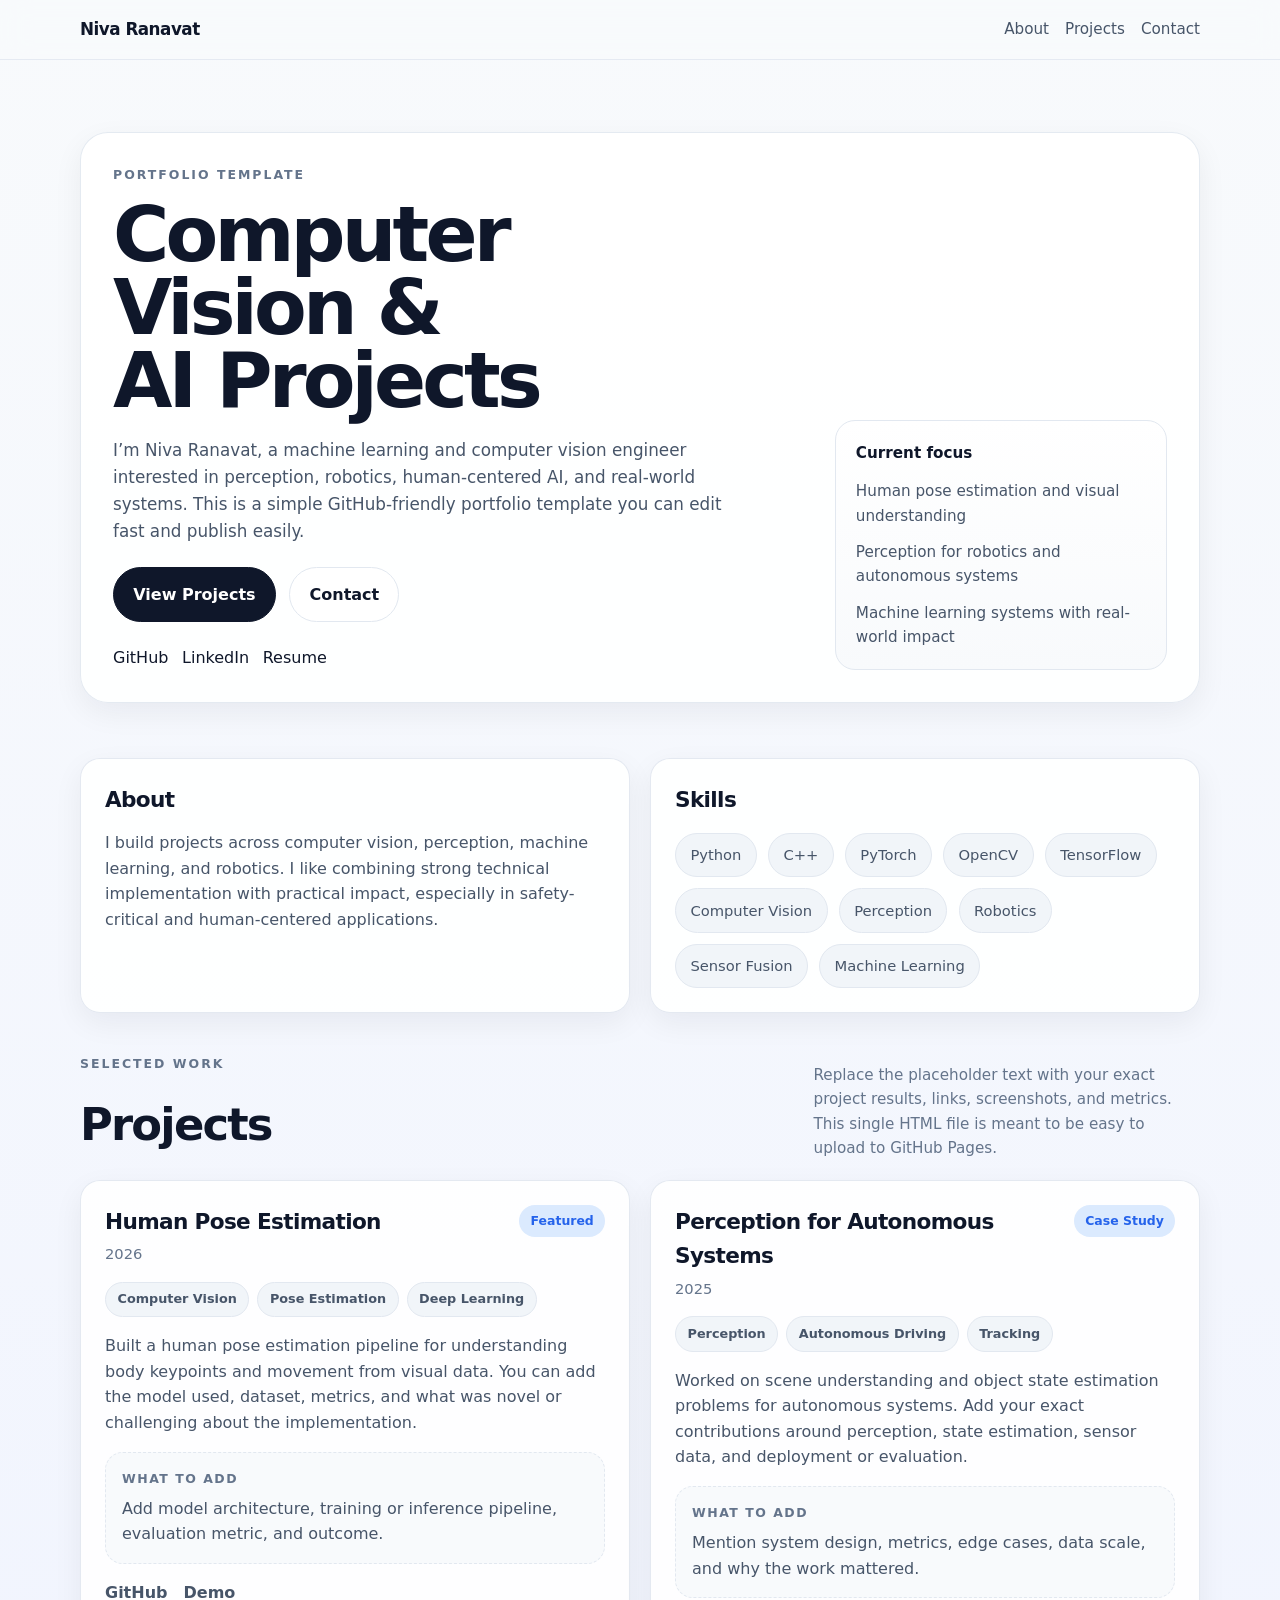
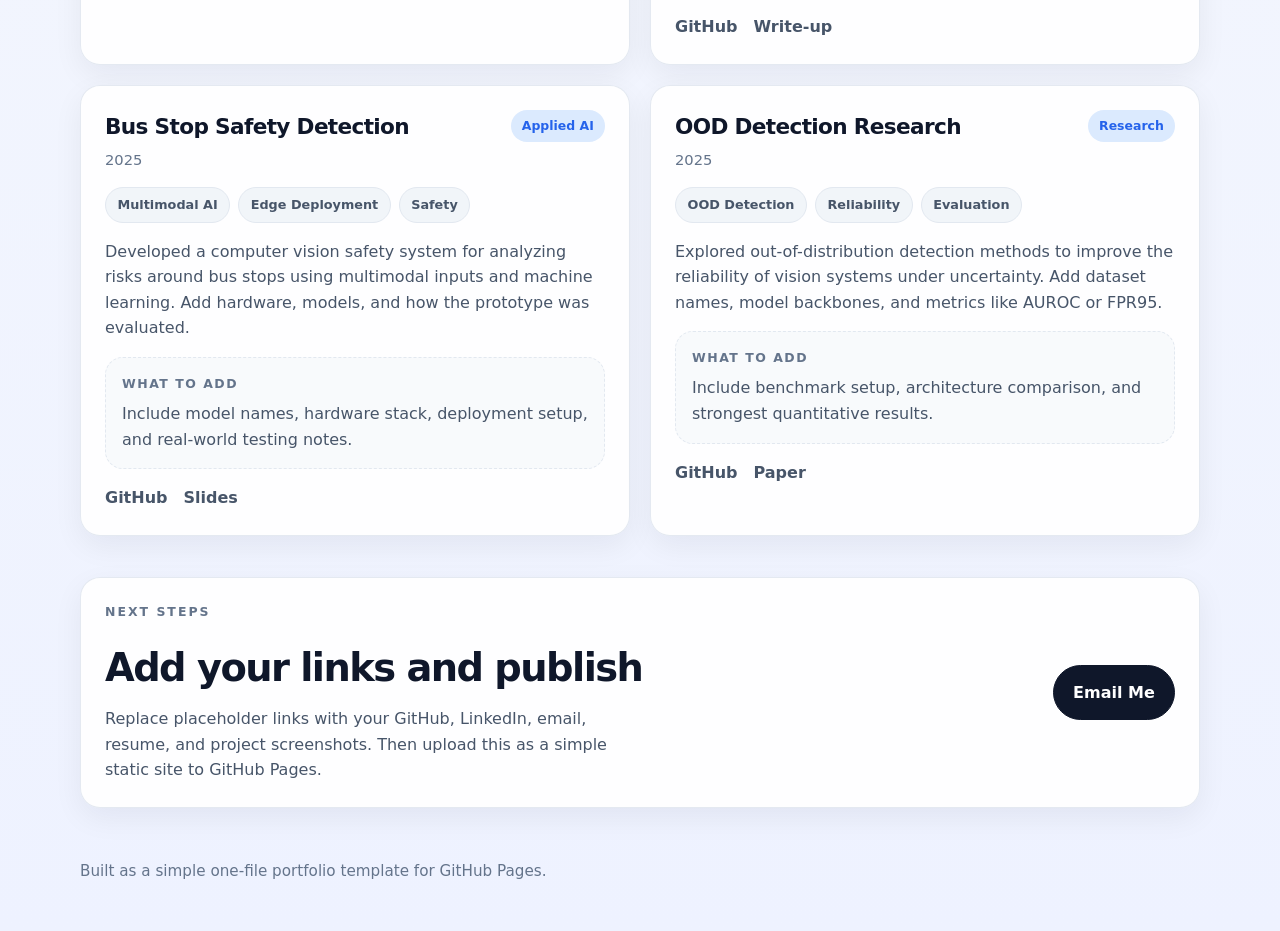
==== index.html @ 03736870 "Rename main.html to index.html" ====
<!DOCTYPE html>
<html lang="en">
<head>
  <meta charset="UTF-8" />
  <meta name="viewport" content="width=device-width, initial-scale=1.0" />
  <title>Niva Ranavat | Projects Portfolio</title>
  <meta name="description" content="Portfolio of Niva Ranavat — computer vision, machine learning, robotics, and perception projects." />
  <style>
    * { box-sizing: border-box; margin: 0; padding: 0; }

    :root {
      --bg: #f8fafc;
      --surface: #ffffff;
      --surface-2: #f1f5f9;
      --border: #e2e8f0;
      --text: #0f172a;
      --muted: #475569;
      --muted-2: #64748b;
      --accent: #2563eb;
      --accent-soft: #dbeafe;
      --shadow: 0 10px 30px rgba(15, 23, 42, 0.06);
      --radius-xl: 28px;
      --radius-lg: 20px;
      --max-width: 1120px;
    }

    html { scroll-behavior: smooth; }
    body {
      font-family: Inter, ui-sans-serif, system-ui, -apple-system, BlinkMacSystemFont, "Segoe UI", sans-serif;
      background: linear-gradient(to bottom, #f8fafc, #eef2ff);
      color: var(--text);
      line-height: 1.6;
    }

    a { color: inherit; text-decoration: none; }
    img { max-width: 100%; display: block; }

    .container {
      width: min(calc(100% - 2rem), var(--max-width));
      margin: 0 auto;
    }

    .nav {
      position: sticky;
      top: 0;
      z-index: 20;
      backdrop-filter: blur(14px);
      background: rgba(248, 250, 252, 0.82);
      border-bottom: 1px solid rgba(226, 232, 240, 0.85);
    }

    .nav-inner {
      display: flex;
      align-items: center;
      justify-content: space-between;
      padding: 1rem 0;
      gap: 1rem;
    }

    .brand {
      font-weight: 700;
      letter-spacing: -0.03em;
      font-size: 1.05rem;
    }

    .nav-links {
      display: flex;
      gap: 1rem;
      flex-wrap: wrap;
      color: var(--muted);
      font-size: 0.95rem;
    }

    .nav-links a:hover,
    .socials a:hover,
    .project-links a:hover {
      color: var(--accent);
    }

    .hero {
      padding: 4.5rem 0 2rem;
    }

    .hero-card {
      background: rgba(255, 255, 255, 0.9);
      border: 1px solid rgba(226, 232, 240, 0.9);
      box-shadow: var(--shadow);
      border-radius: var(--radius-xl);
      padding: 2rem;
      display: grid;
      grid-template-columns: 1.35fr 0.65fr;
      gap: 2rem;
    }

    .eyebrow {
      color: var(--muted-2);
      text-transform: uppercase;
      letter-spacing: 0.16em;
      font-size: 0.78rem;
      font-weight: 700;
      margin-bottom: 0.9rem;
    }

    h1 {
      font-size: clamp(2.4rem, 6vw, 4.8rem);
      line-height: 0.95;
      letter-spacing: -0.05em;
      max-width: 8ch;
    }

    .hero p {
      margin-top: 1.2rem;
      color: var(--muted);
      font-size: 1.05rem;
      max-width: 58ch;
    }

    .hero-actions,
    .socials {
      display: flex;
      flex-wrap: wrap;
      gap: 0.85rem;
      margin-top: 1.4rem;
    }

    .btn {
      display: inline-flex;
      align-items: center;
      justify-content: center;
      border-radius: 999px;
      padding: 0.86rem 1.2rem;
      font-weight: 600;
      border: 1px solid var(--border);
      transition: 0.2s ease;
    }

    .btn-primary {
      background: var(--text);
      color: white;
      border-color: var(--text);
    }

    .btn-primary:hover {
      transform: translateY(-1px);
      opacity: 0.95;
    }

    .btn-secondary {
      background: white;
      color: var(--text);
    }

    .btn-secondary:hover {
      background: var(--surface-2);
    }

    .focus-box {
      background: linear-gradient(180deg, #ffffff, #f8fafc);
      border: 1px solid var(--border);
      border-radius: var(--radius-lg);
      padding: 1.25rem;
      align-self: end;
    }

    .focus-box h3 {
      font-size: 0.95rem;
      margin-bottom: 0.9rem;
    }

    .focus-box ul {
      list-style: none;
      display: grid;
      gap: 0.75rem;
      color: var(--muted);
      font-size: 0.95rem;
    }

    .section {
      padding: 1.4rem 0 1.2rem;
    }

    .section-heading {
      display: flex;
      justify-content: space-between;
      gap: 1rem;
      align-items: end;
      margin-bottom: 1.2rem;
    }

    .section-heading h2 {
      font-size: clamp(1.8rem, 4vw, 2.8rem);
      letter-spacing: -0.04em;
    }

    .section-note {
      max-width: 40ch;
      color: var(--muted-2);
      font-size: 0.95rem;
    }

    .two-col {
      display: grid;
      grid-template-columns: 1fr 1fr;
      gap: 1.25rem;
    }

    .card {
      background: rgba(255, 255, 255, 0.9);
      border: 1px solid rgba(226, 232, 240, 0.92);
      border-radius: var(--radius-lg);
      padding: 1.5rem;
      box-shadow: var(--shadow);
    }

    .card h3 {
      font-size: 1.35rem;
      letter-spacing: -0.03em;
      margin-bottom: 0.8rem;
    }

    .card p {
      color: var(--muted);
    }

    .skills {
      display: flex;
      flex-wrap: wrap;
      gap: 0.7rem;
      margin-top: 1rem;
    }

    .chip {
      border: 1px solid var(--border);
      background: var(--surface-2);
      color: var(--muted);
      padding: 0.58rem 0.9rem;
      border-radius: 999px;
      font-size: 0.92rem;
      font-weight: 500;
    }

    .projects-grid {
      display: grid;
      grid-template-columns: repeat(2, minmax(0, 1fr));
      gap: 1.25rem;
    }

    .project-card {
      display: flex;
      flex-direction: column;
      gap: 1rem;
    }

    .project-top {
      display: flex;
      align-items: start;
      justify-content: space-between;
      gap: 1rem;
    }

    .project-title {
      font-size: 1.35rem;
      font-weight: 700;
      letter-spacing: -0.03em;
    }

    .project-year {
      color: var(--muted-2);
      font-size: 0.92rem;
      margin-top: 0.2rem;
    }

    .label {
      padding: 0.38rem 0.7rem;
      border-radius: 999px;
      background: var(--accent-soft);
      color: var(--accent);
      font-size: 0.78rem;
      font-weight: 700;
      white-space: nowrap;
    }

    .tag-list {
      display: flex;
      flex-wrap: wrap;
      gap: 0.5rem;
    }

    .tag {
      padding: 0.4rem 0.72rem;
      border-radius: 999px;
      background: var(--surface-2);
      border: 1px solid var(--border);
      color: var(--muted);
      font-size: 0.8rem;
      font-weight: 600;
    }

    .project-summary {
      color: var(--muted);
    }

    .highlight-box {
      border-radius: 18px;
      background: #f8fafc;
      border: 1px dashed var(--border);
      padding: 1rem;
    }

    .highlight-box h4 {
      font-size: 0.78rem;
      color: var(--muted-2);
      text-transform: uppercase;
      letter-spacing: 0.12em;
      margin-bottom: 0.45rem;
    }

    .project-links {
      display: flex;
      gap: 1rem;
      flex-wrap: wrap;
      font-weight: 600;
      color: var(--muted);
    }

    .contact-box {
      display: flex;
      align-items: center;
      justify-content: space-between;
      gap: 1rem;
      flex-wrap: wrap;
    }

    footer {
      padding: 2rem 0 3rem;
      color: var(--muted-2);
      font-size: 0.95rem;
    }

    @media (max-width: 900px) {
      .hero-card,
      .two-col,
      .projects-grid {
        grid-template-columns: 1fr;
      }

      .section-heading {
        align-items: start;
        flex-direction: column;
      }
    }

    @media (max-width: 640px) {
      .hero-card,
      .card { padding: 1.2rem; }
      .nav-inner { align-items: start; flex-direction: column; }
      h1 { max-width: 100%; }
    }
  </style>
</head>
<body>
  <nav class="nav">
    <div class="container nav-inner">
      <a href="#top" class="brand">Niva Ranavat</a>
      <div class="nav-links">
        <a href="#about">About</a>
        <a href="#projects">Projects</a>
        <a href="#contact">Contact</a>
      </div>
    </div>
  </nav>

  <main id="top">
    <section class="hero">
      <div class="container">
        <div class="hero-card">
          <div>
            <div class="eyebrow">Portfolio Template</div>
            <h1>Computer Vision & AI Projects</h1>
            <p>
              I’m Niva Ranavat, a machine learning and computer vision engineer interested in
              perception, robotics, human-centered AI, and real-world systems. This is a simple
              GitHub-friendly portfolio template you can edit fast and publish easily.
            </p>

            <div class="hero-actions">
              <a class="btn btn-primary" href="#projects">View Projects</a>
              <a class="btn btn-secondary" href="#contact">Contact</a>
            </div>

            <div class="socials">
              <a href="#">GitHub</a>
              <a href="#">LinkedIn</a>
              <a href="#">Resume</a>
            </div>
          </div>

          <aside class="focus-box">
            <h3>Current focus</h3>
            <ul>
              <li>Human pose estimation and visual understanding</li>
              <li>Perception for robotics and autonomous systems</li>
              <li>Machine learning systems with real-world impact</li>
            </ul>
          </aside>
        </div>
      </div>
    </section>

    <section class="section" id="about">
      <div class="container two-col">
        <article class="card">
          <h3>About</h3>
          <p>
            I build projects across computer vision, perception, machine learning, and robotics.
            I like combining strong technical implementation with practical impact, especially in
            safety-critical and human-centered applications.
          </p>
        </article>

        <article class="card">
          <h3>Skills</h3>
          <div class="skills">
            <span class="chip">Python</span>
            <span class="chip">C++</span>
            <span class="chip">PyTorch</span>
            <span class="chip">OpenCV</span>
            <span class="chip">TensorFlow</span>
            <span class="chip">Computer Vision</span>
            <span class="chip">Perception</span>
            <span class="chip">Robotics</span>
            <span class="chip">Sensor Fusion</span>
            <span class="chip">Machine Learning</span>
          </div>
        </article>
      </div>
    </section>

    <section class="section" id="projects">
      <div class="container">
        <div class="section-heading">
          <div>
            <div class="eyebrow">Selected Work</div>
            <h2>Projects</h2>
          </div>
          <p class="section-note">
            Replace the placeholder text with your exact project results, links, screenshots, and
            metrics. This single HTML file is meant to be easy to upload to GitHub Pages.
          </p>
        </div>

        <div class="projects-grid">
          <article class="card project-card">
            <div class="project-top">
              <div>
                <div class="project-title">Human Pose Estimation</div>
                <div class="project-year">2026</div>
              </div>
              <span class="label">Featured</span>
            </div>
            <div class="tag-list">
              <span class="tag">Computer Vision</span>
              <span class="tag">Pose Estimation</span>
              <span class="tag">Deep Learning</span>
            </div>
            <p class="project-summary">
              Built a human pose estimation pipeline for understanding body keypoints and movement
              from visual data. You can add the model used, dataset, metrics, and what was novel
              or challenging about the implementation.
            </p>
            <div class="highlight-box">
              <h4>What to add</h4>
              <p>Add model architecture, training or inference pipeline, evaluation metric, and outcome.</p>
            </div>
            <div class="project-links">
              <a href="#">GitHub</a>
              <a href="#">Demo</a>
            </div>
          </article>

          <article class="card project-card">
            <div class="project-top">
              <div>
                <div class="project-title">Perception for Autonomous Systems</div>
                <div class="project-year">2025</div>
              </div>
              <span class="label">Case Study</span>
            </div>
            <div class="tag-list">
              <span class="tag">Perception</span>
              <span class="tag">Autonomous Driving</span>
              <span class="tag">Tracking</span>
            </div>
            <p class="project-summary">
              Worked on scene understanding and object state estimation problems for autonomous
              systems. Add your exact contributions around perception, state estimation, sensor data,
              and deployment or evaluation.
            </p>
            <div class="highlight-box">
              <h4>What to add</h4>
              <p>Mention system design, metrics, edge cases, data scale, and why the work mattered.</p>
            </div>
            <div class="project-links">
              <a href="#">GitHub</a>
              <a href="#">Write-up</a>
            </div>
          </article>

          <article class="card project-card">
            <div class="project-top">
              <div>
                <div class="project-title">Bus Stop Safety Detection</div>
                <div class="project-year">2025</div>
              </div>
              <span class="label">Applied AI</span>
            </div>
            <div class="tag-list">
              <span class="tag">Multimodal AI</span>
              <span class="tag">Edge Deployment</span>
              <span class="tag">Safety</span>
            </div>
            <p class="project-summary">
              Developed a computer vision safety system for analyzing risks around bus stops using
              multimodal inputs and machine learning. Add hardware, models, and how the prototype was evaluated.
            </p>
            <div class="highlight-box">
              <h4>What to add</h4>
              <p>Include model names, hardware stack, deployment setup, and real-world testing notes.</p>
            </div>
            <div class="project-links">
              <a href="#">GitHub</a>
              <a href="#">Slides</a>
            </div>
          </article>

          <article class="card project-card">
            <div class="project-top">
              <div>
                <div class="project-title">OOD Detection Research</div>
                <div class="project-year">2025</div>
              </div>
              <span class="label">Research</span>
            </div>
            <div class="tag-list">
              <span class="tag">OOD Detection</span>
              <span class="tag">Reliability</span>
              <span class="tag">Evaluation</span>
            </div>
            <p class="project-summary">
              Explored out-of-distribution detection methods to improve the reliability of vision
              systems under uncertainty. Add dataset names, model backbones, and metrics like AUROC or FPR95.
            </p>
            <div class="highlight-box">
              <h4>What to add</h4>
              <p>Include benchmark setup, architecture comparison, and strongest quantitative results.</p>
            </div>
            <div class="project-links">
              <a href="#">GitHub</a>
              <a href="#">Paper</a>
            </div>
          </article>
        </div>
      </div>
    </section>

    <section class="section" id="contact">
      <div class="container">
        <div class="card contact-box">
          <div>
            <div class="eyebrow">Next steps</div>
            <h2 style="font-size: clamp(1.7rem, 4vw, 2.4rem); letter-spacing: -0.04em;">Add your links and publish</h2>
            <p style="color: var(--muted); margin-top: 0.5rem; max-width: 52ch;">
              Replace placeholder links with your GitHub, LinkedIn, email, resume, and project screenshots.
              Then upload this as a simple static site to GitHub Pages.
            </p>
          </div>
          <a class="btn btn-primary" href="mailto:your-email@example.com">Email Me</a>
        </div>
      </div>
    </section>
  </main>

  <footer>
    <div class="container">Built as a simple one-file portfolio template for GitHub Pages.</div>
  </footer>
</body>
</html>
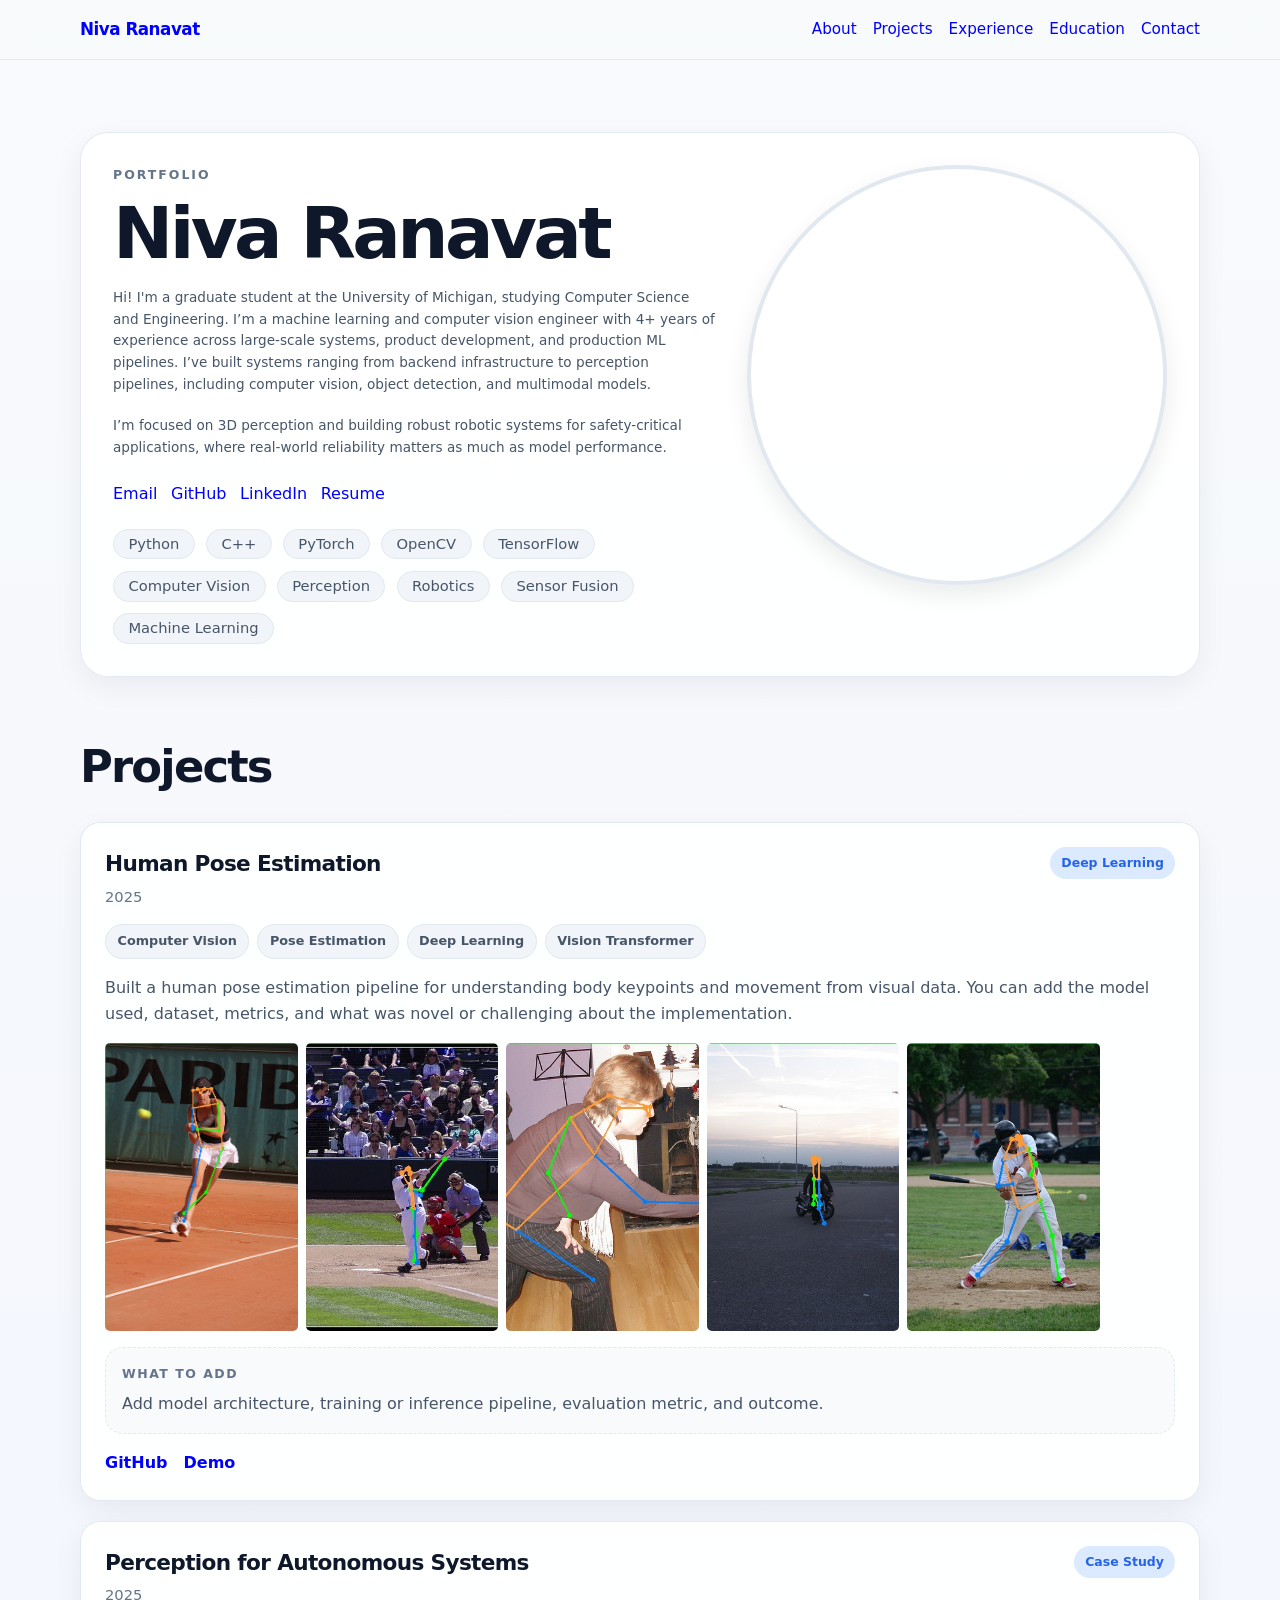
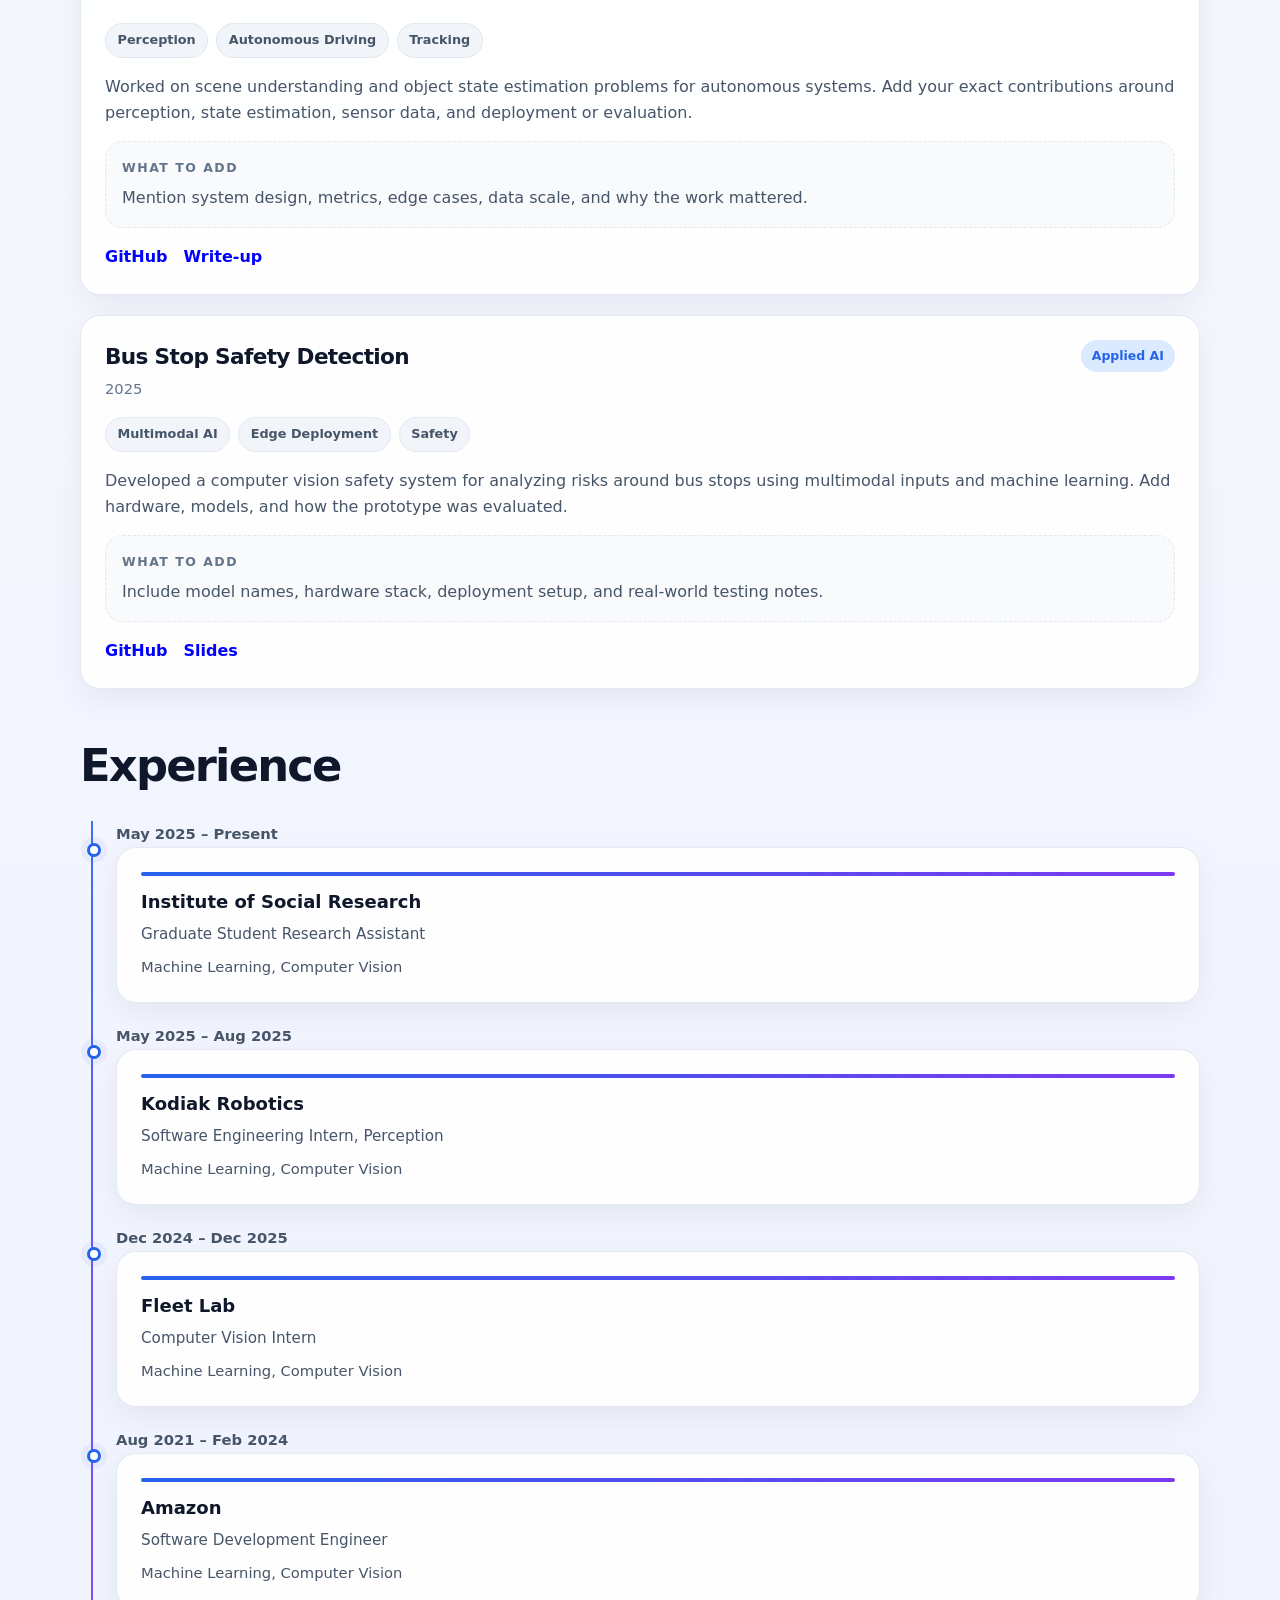
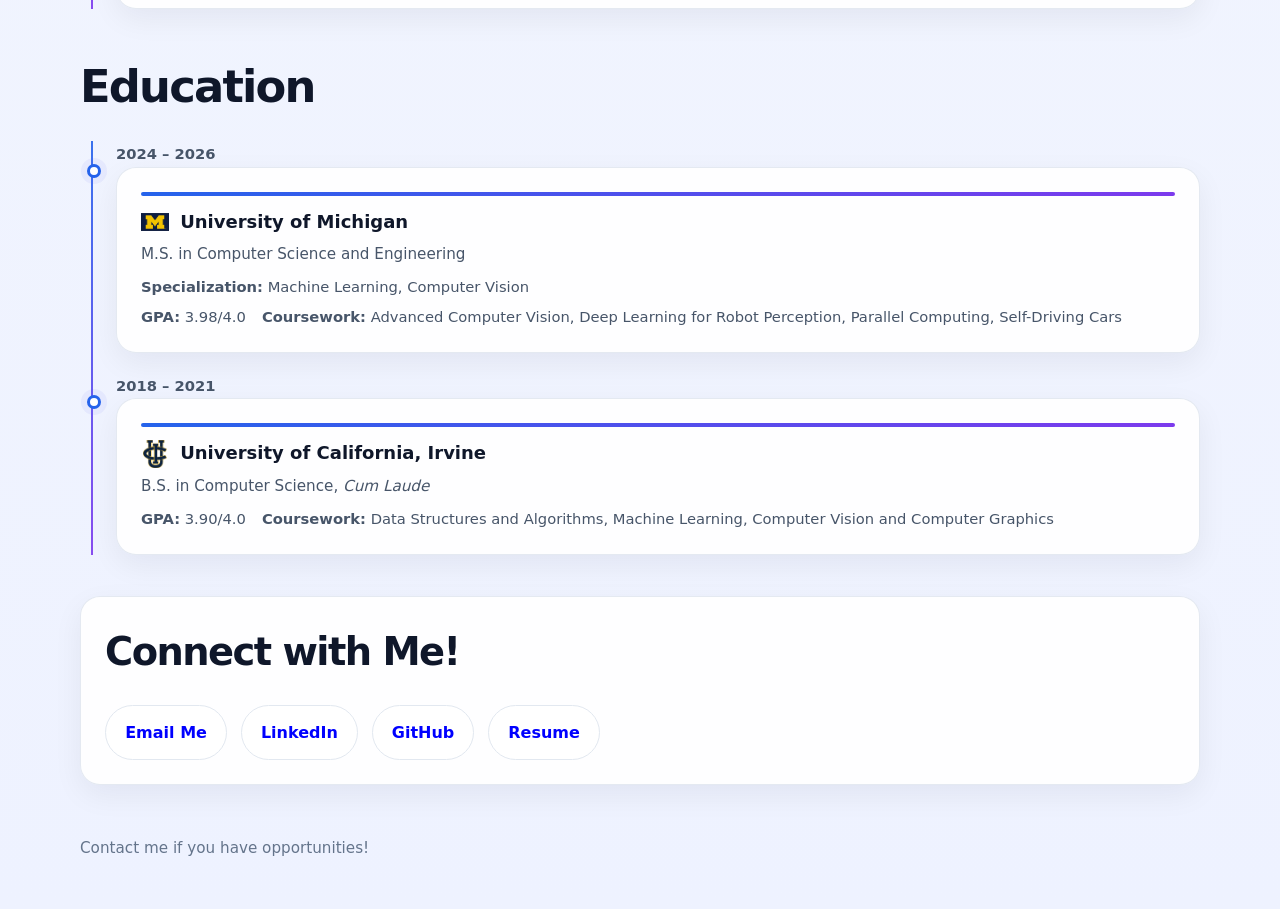
==== commit 1e7ba4e8: "updated website changes 3/18" ====
--- a/index.html
+++ b/index.html
@@ -5,358 +5,7 @@
   <meta name="viewport" content="width=device-width, initial-scale=1.0" />
   <title>Niva Ranavat | Projects Portfolio</title>
   <meta name="description" content="Portfolio of Niva Ranavat — computer vision, machine learning, robotics, and perception projects." />
-  <style>
-    * { box-sizing: border-box; margin: 0; padding: 0; }
-
-    :root {
-      --bg: #f8fafc;
-      --surface: #ffffff;
-      --surface-2: #f1f5f9;
-      --border: #e2e8f0;
-      --text: #0f172a;
-      --muted: #475569;
-      --muted-2: #64748b;
-      --accent: #2563eb;
-      --accent-soft: #dbeafe;
-      --shadow: 0 10px 30px rgba(15, 23, 42, 0.06);
-      --radius-xl: 28px;
-      --radius-lg: 20px;
-      --max-width: 1120px;
-    }
-
-    html { scroll-behavior: smooth; }
-    body {
-      font-family: Inter, ui-sans-serif, system-ui, -apple-system, BlinkMacSystemFont, "Segoe UI", sans-serif;
-      background: linear-gradient(to bottom, #f8fafc, #eef2ff);
-      color: var(--text);
-      line-height: 1.6;
-    }
-
-    a { color: inherit; text-decoration: none; }
-    img { max-width: 100%; display: block; }
-
-    .container {
-      width: min(calc(100% - 2rem), var(--max-width));
-      margin: 0 auto;
-    }
-
-    .nav {
-      position: sticky;
-      top: 0;
-      z-index: 20;
-      backdrop-filter: blur(14px);
-      background: rgba(248, 250, 252, 0.82);
-      border-bottom: 1px solid rgba(226, 232, 240, 0.85);
-    }
-
-    .nav-inner {
-      display: flex;
-      align-items: center;
-      justify-content: space-between;
-      padding: 1rem 0;
-      gap: 1rem;
-    }
-
-    .brand {
-      font-weight: 700;
-      letter-spacing: -0.03em;
-      font-size: 1.05rem;
-    }
-
-    .nav-links {
-      display: flex;
-      gap: 1rem;
-      flex-wrap: wrap;
-      color: var(--muted);
-      font-size: 0.95rem;
-    }
-
-    .nav-links a:hover,
-    .socials a:hover,
-    .project-links a:hover {
-      color: var(--accent);
-    }
-
-    .hero {
-      padding: 4.5rem 0 2rem;
-    }
-
-    .hero-card {
-      background: rgba(255, 255, 255, 0.9);
-      border: 1px solid rgba(226, 232, 240, 0.9);
-      box-shadow: var(--shadow);
-      border-radius: var(--radius-xl);
-      padding: 2rem;
-      display: grid;
-      grid-template-columns: 1.35fr 0.65fr;
-      gap: 2rem;
-    }
-
-    .eyebrow {
-      color: var(--muted-2);
-      text-transform: uppercase;
-      letter-spacing: 0.16em;
-      font-size: 0.78rem;
-      font-weight: 700;
-      margin-bottom: 0.9rem;
-    }
-
-    h1 {
-      font-size: clamp(2.4rem, 6vw, 4.8rem);
-      line-height: 0.95;
-      letter-spacing: -0.05em;
-      max-width: 8ch;
-    }
-
-    .hero p {
-      margin-top: 1.2rem;
-      color: var(--muted);
-      font-size: 1.05rem;
-      max-width: 58ch;
-    }
-
-    .hero-actions,
-    .socials {
-      display: flex;
-      flex-wrap: wrap;
-      gap: 0.85rem;
-      margin-top: 1.4rem;
-    }
-
-    .btn {
-      display: inline-flex;
-      align-items: center;
-      justify-content: center;
-      border-radius: 999px;
-      padding: 0.86rem 1.2rem;
-      font-weight: 600;
-      border: 1px solid var(--border);
-      transition: 0.2s ease;
-    }
-
-    .btn-primary {
-      background: var(--text);
-      color: white;
-      border-color: var(--text);
-    }
-
-    .btn-primary:hover {
-      transform: translateY(-1px);
-      opacity: 0.95;
-    }
-
-    .btn-secondary {
-      background: white;
-      color: var(--text);
-    }
-
-    .btn-secondary:hover {
-      background: var(--surface-2);
-    }
-
-    .focus-box {
-      background: linear-gradient(180deg, #ffffff, #f8fafc);
-      border: 1px solid var(--border);
-      border-radius: var(--radius-lg);
-      padding: 1.25rem;
-      align-self: end;
-    }
-
-    .focus-box h3 {
-      font-size: 0.95rem;
-      margin-bottom: 0.9rem;
-    }
-
-    .focus-box ul {
-      list-style: none;
-      display: grid;
-      gap: 0.75rem;
-      color: var(--muted);
-      font-size: 0.95rem;
-    }
-
-    .section {
-      padding: 1.4rem 0 1.2rem;
-    }
-
-    .section-heading {
-      display: flex;
-      justify-content: space-between;
-      gap: 1rem;
-      align-items: end;
-      margin-bottom: 1.2rem;
-    }
-
-    .section-heading h2 {
-      font-size: clamp(1.8rem, 4vw, 2.8rem);
-      letter-spacing: -0.04em;
-    }
-
-    .section-note {
-      max-width: 40ch;
-      color: var(--muted-2);
-      font-size: 0.95rem;
-    }
-
-    .two-col {
-      display: grid;
-      grid-template-columns: 1fr 1fr;
-      gap: 1.25rem;
-    }
-
-    .card {
-      background: rgba(255, 255, 255, 0.9);
-      border: 1px solid rgba(226, 232, 240, 0.92);
-      border-radius: var(--radius-lg);
-      padding: 1.5rem;
-      box-shadow: var(--shadow);
-    }
-
-    .card h3 {
-      font-size: 1.35rem;
-      letter-spacing: -0.03em;
-      margin-bottom: 0.8rem;
-    }
-
-    .card p {
-      color: var(--muted);
-    }
-
-    .skills {
-      display: flex;
-      flex-wrap: wrap;
-      gap: 0.7rem;
-      margin-top: 1rem;
-    }
-
-    .chip {
-      border: 1px solid var(--border);
-      background: var(--surface-2);
-      color: var(--muted);
-      padding: 0.58rem 0.9rem;
-      border-radius: 999px;
-      font-size: 0.92rem;
-      font-weight: 500;
-    }
-
-    .projects-grid {
-      display: grid;
-      grid-template-columns: repeat(2, minmax(0, 1fr));
-      gap: 1.25rem;
-    }
-
-    .project-card {
-      display: flex;
-      flex-direction: column;
-      gap: 1rem;
-    }
-
-    .project-top {
-      display: flex;
-      align-items: start;
-      justify-content: space-between;
-      gap: 1rem;
-    }
-
-    .project-title {
-      font-size: 1.35rem;
-      font-weight: 700;
-      letter-spacing: -0.03em;
-    }
-
-    .project-year {
-      color: var(--muted-2);
-      font-size: 0.92rem;
-      margin-top: 0.2rem;
-    }
-
-    .label {
-      padding: 0.38rem 0.7rem;
-      border-radius: 999px;
-      background: var(--accent-soft);
-      color: var(--accent);
-      font-size: 0.78rem;
-      font-weight: 700;
-      white-space: nowrap;
-    }
-
-    .tag-list {
-      display: flex;
-      flex-wrap: wrap;
-      gap: 0.5rem;
-    }
-
-    .tag {
-      padding: 0.4rem 0.72rem;
-      border-radius: 999px;
-      background: var(--surface-2);
-      border: 1px solid var(--border);
-      color: var(--muted);
-      font-size: 0.8rem;
-      font-weight: 600;
-    }
-
-    .project-summary {
-      color: var(--muted);
-    }
-
-    .highlight-box {
-      border-radius: 18px;
-      background: #f8fafc;
-      border: 1px dashed var(--border);
-      padding: 1rem;
-    }
-
-    .highlight-box h4 {
-      font-size: 0.78rem;
-      color: var(--muted-2);
-      text-transform: uppercase;
-      letter-spacing: 0.12em;
-      margin-bottom: 0.45rem;
-    }
-
-    .project-links {
-      display: flex;
-      gap: 1rem;
-      flex-wrap: wrap;
-      font-weight: 600;
-      color: var(--muted);
-    }
-
-    .contact-box {
-      display: flex;
-      align-items: center;
-      justify-content: space-between;
-      gap: 1rem;
-      flex-wrap: wrap;
-    }
-
-    footer {
-      padding: 2rem 0 3rem;
-      color: var(--muted-2);
-      font-size: 0.95rem;
-    }
-
-    @media (max-width: 900px) {
-      .hero-card,
-      .two-col,
-      .projects-grid {
-        grid-template-columns: 1fr;
-      }
-
-      .section-heading {
-        align-items: start;
-        flex-direction: column;
-      }
-    }
-
-    @media (max-width: 640px) {
-      .hero-card,
-      .card { padding: 1.2rem; }
-      .nav-inner { align-items: start; flex-direction: column; }
-      h1 { max-width: 100%; }
-    }
-  </style>
+  <link rel="stylesheet" href="styles.css">
 </head>
 <body>
   <nav class="nav">
@@ -365,61 +14,47 @@
       <div class="nav-links">
         <a href="#about">About</a>
         <a href="#projects">Projects</a>
+        <a href="#experience">Experience</a>
+        <a href="#education">Education</a>
         <a href="#contact">Contact</a>
       </div>
     </div>
   </nav>
+  
 
   <main id="top">
     <section class="hero">
       <div class="container">
         <div class="hero-card">
-          <div>
-            <div class="eyebrow">Portfolio Template</div>
-            <h1>Computer Vision & AI Projects</h1>
-            <p>
-              I’m Niva Ranavat, a machine learning and computer vision engineer interested in
-              perception, robotics, human-centered AI, and real-world systems. This is a simple
-              GitHub-friendly portfolio template you can edit fast and publish easily.
-            </p>
-
-            <div class="hero-actions">
-              <a class="btn btn-primary" href="#projects">View Projects</a>
-              <a class="btn btn-secondary" href="#contact">Contact</a>
-            </div>
-
-            <div class="socials">
-              <a href="#">GitHub</a>
-              <a href="#">LinkedIn</a>
-              <a href="#">Resume</a>
-            </div>
-          </div>
-
-          <aside class="focus-box">
-            <h3>Current focus</h3>
-            <ul>
-              <li>Human pose estimation and visual understanding</li>
-              <li>Perception for robotics and autonomous systems</li>
-              <li>Machine learning systems with real-world impact</li>
-            </ul>
-          </aside>
-        </div>
-      </div>
-    </section>
-
-    <section class="section" id="about">
-      <div class="container two-col">
-        <article class="card">
-          <h3>About</h3>
+        <div>
+          <div class="eyebrow">Portfolio</div>
+          <h1>Niva Ranavat</h1>
           <p>
-            I build projects across computer vision, perception, machine learning, and robotics.
-            I like combining strong technical implementation with practical impact, especially in
-            safety-critical and human-centered applications.
+            Hi! I'm a graduate student at the University of Michigan, studying Computer Science and Engineering.  I’m a machine learning and computer vision engineer with 4+ years of experience across large-scale systems, product development, and production ML pipelines. I’ve built systems ranging from backend infrastructure to perception pipelines, including computer vision, object detection, and multimodal models.
+          </p><p>
+          I’m focused on 3D perception and building robust robotic systems for safety-critical applications, where real-world reliability matters as much as model performance.
           </p>
-        </article>
-
-        <article class="card">
-          <h3>Skills</h3>
+          <!-- <p>
+            Hi! I'm a graduate student at the University of Michigan, studying Computer Science and Engineering. I’m a machine learning and computer vision engineer with experience spanning large-scale software systems, customer-facing product development, and end-to-end machine learning pipelines. I’ve built systems ranging from backend infrastructure to perception pipelines, and have worked across the full lifecycle of ML systems, from data processing and model training to deployment and evaluation in real-world environments.
+          </p><p>
+            My work has focused on computer vision and perception, including object detection, multimodal models, and scene understanding. I’ve explored how these models behave under real-world constraints such as scale, noise, and variability, and I’m particularly interested in building systems that remain reliable even when conditions are imperfect or unpredictable.
+          </p><p>
+            I’m especially drawn to 3D perception and safety-critical applications, where performance is not just about accuracy but about consistency, robustness, and the ability to handle edge cases. I care about building systems that can operate reliably in the real world, not just perform well in controlled settings, and I enjoy working at the intersection of machine learning, systems, and real-world deployment.          </p>
+          </p> -->
+          <!-- <div class="hero-actions">
+            <a class="btn btn-primary" href="#projects">View Projects</a>
+            <a class="btn btn-secondary" href="#contact">Contact</a>
+          </div> -->
+
+
+          <div class="socials">
+            <a href="href=mailto:niva.ranavat@gmail.com">Email</a>
+            <a href="https://github.com/nranavat1/">GitHub</a>
+            <a href="https://www.linkedin.com/in/niva-ranavat">LinkedIn</a>
+            <a href="https://docs.google.com/document/d/1KFC8j38Fg5d64eI0ujhTPCf9oUNAdb_QbiEwM4Gl4yg/edit?usp=sharing">Resume</a>
+          </div>
+        
+
           <div class="skills">
             <span class="chip">Python</span>
             <span class="chip">C++</span>
@@ -432,21 +67,33 @@
             <span class="chip">Sensor Fusion</span>
             <span class="chip">Machine Learning</span>
           </div>
-        </article>
+
+         
+
+      </div>
+       <!-- PROFILE IMAGE -->
+        <div style="display:flex; justify-content:flex-end; align-items:flex-start;">
+          <img src="images/profile.jpg" alt="Niva Ranavat"
+            style="
+              width: 420px;
+              height: 420px;
+              object-fit: cover;
+              border-radius: 50%;
+              border: 4px solid #e2e8f0;
+              box-shadow: 0 10px 25px rgba(0,0,0,0.08);
+            "
+          />
+        </div>
       </div>
     </section>
+
 
     <section class="section" id="projects">
       <div class="container">
         <div class="section-heading">
           <div>
-            <div class="eyebrow">Selected Work</div>
             <h2>Projects</h2>
           </div>
-          <p class="section-note">
-            Replace the placeholder text with your exact project results, links, screenshots, and
-            metrics. This single HTML file is meant to be easy to upload to GitHub Pages.
-          </p>
         </div>
 
         <div class="projects-grid">
@@ -454,26 +101,35 @@
             <div class="project-top">
               <div>
                 <div class="project-title">Human Pose Estimation</div>
-                <div class="project-year">2026</div>
-              </div>
-              <span class="label">Featured</span>
+                <div class="project-year">2025</div>
+              </div>
+              <span class="label">Deep Learning</span>
             </div>
             <div class="tag-list">
               <span class="tag">Computer Vision</span>
               <span class="tag">Pose Estimation</span>
               <span class="tag">Deep Learning</span>
+              <span class="tag">Vision Transformer</span>
             </div>
             <p class="project-summary">
               Built a human pose estimation pipeline for understanding body keypoints and movement
               from visual data. You can add the model used, dataset, metrics, and what was novel
               or challenging about the implementation.
             </p>
+            <div class="project-images">
+              <img src="images/vis_fpn_vitpose_simple4.jpg">
+              <img src="images/vis_fpn_vitpose_simple5.jpg">
+              <img src="images/vis_fpn_vitpose_simple7.jpg">
+              <img src="images/vis_fpn_vitpose_simple8.jpg">
+              <img src="images/vis_fpn_vitpose_simple6.jpg">
+
+            </div>
             <div class="highlight-box">
               <h4>What to add</h4>
               <p>Add model architecture, training or inference pipeline, evaluation metric, and outcome.</p>
             </div>
             <div class="project-links">
-              <a href="#">GitHub</a>
+              <a href="https://github.com/nranavat1/Refined_Human_Pose_Estimation">GitHub</a>
               <a href="#">Demo</a>
             </div>
           </article>
@@ -532,56 +188,211 @@
               <a href="#">Slides</a>
             </div>
           </article>
-
-          <article class="card project-card">
-            <div class="project-top">
-              <div>
-                <div class="project-title">OOD Detection Research</div>
-                <div class="project-year">2025</div>
-              </div>
-              <span class="label">Research</span>
-            </div>
-            <div class="tag-list">
-              <span class="tag">OOD Detection</span>
-              <span class="tag">Reliability</span>
-              <span class="tag">Evaluation</span>
-            </div>
-            <p class="project-summary">
-              Explored out-of-distribution detection methods to improve the reliability of vision
-              systems under uncertainty. Add dataset names, model backbones, and metrics like AUROC or FPR95.
-            </p>
-            <div class="highlight-box">
-              <h4>What to add</h4>
-              <p>Include benchmark setup, architecture comparison, and strongest quantitative results.</p>
-            </div>
-            <div class="project-links">
-              <a href="#">GitHub</a>
-              <a href="#">Paper</a>
-            </div>
-          </article>
         </div>
       </div>
     </section>
+
+    <!-- EXPERIENCE -->
+    <div class="section" id="experience">
+      <div class="container">
+        <div class="section-heading">
+          <h2>Experience</h2>
+        </div>
+
+        <div class="education-timeline">
+          
+          <!-- Kodiak -->
+          <div class="education-item">
+            <span class="edu-years">May 2025 – Present</span>
+            <div class="education-marker"></div>
+            <div class="card edu-card">
+              <div class="edu-header">
+                <div class="edu-left">
+                  <span class="edu-school">Institute of Social Research</span>
+                </div>
+                
+              </div>
+
+              <div class="edu-degree">
+                Graduate Student Research Assistant
+              </div>
+
+              <div class="edu-details">
+                <div class="edu-row">
+                  <p> Machine Learning, Computer Vision</p>
+                </div>
+
+              </div>
+            </div>
+          </div>
+
+          <!-- Kodiak -->
+          <div class="education-item">
+            <span class="edu-years">May 2025 – Aug 2025</span>
+            <div class="education-marker"></div>
+            <div class="card edu-card">
+              <div class="edu-header">
+                <div class="edu-left">
+                  <span class="edu-school">Kodiak Robotics</span>
+                </div>
+                
+              </div>
+
+              <div class="edu-degree">
+                Software Engineering Intern, Perception
+              </div>
+
+              <div class="edu-details">
+                <div class="edu-row">
+                  <p> Machine Learning, Computer Vision</p>
+                </div>
+
+              </div>
+            </div>
+          </div>
+
+          <!-- Fleet Lab -->
+          <div class="education-item">
+            <span class="edu-years">Dec 2024 – Dec 2025</span>
+            <div class="education-marker"></div>
+            <div class="card edu-card">
+              <div class="edu-header">
+                <div class="edu-left">
+                  <span class="edu-school">Fleet Lab</span>
+                </div>
+                
+              </div>
+
+              <div class="edu-degree">
+                Computer Vision Intern
+              </div>
+
+              <div class="edu-details">
+                <div class="edu-row">
+                  <p> Machine Learning, Computer Vision</p>
+                </div>
+
+              </div>
+            </div>
+          </div>
+        
+          <!-- Amazon -->
+          <div class="education-item">
+            <span class="edu-years">Aug 2021 – Feb 2024</span>
+            <div class="education-marker"></div>
+            <div class="card edu-card">
+              <div class="edu-header">
+                <div class="edu-left">
+                  <span class="edu-school">Amazon</span>
+                </div>
+                
+              </div>
+
+              <div class="edu-degree">
+                Software Development Engineer
+              </div>
+
+              <div class="edu-details">
+                <div class="edu-row">
+                  <p> Machine Learning, Computer Vision</p>
+                </div>
+
+              </div>
+            </div>
+          </div>
+
+
+        </div>
+      </div>
+    </div>
+
+    <!-- EDUCATION -->
+    <div class="section" id="education">
+      <div class="container">
+        <div class="section-heading">
+          <h2>Education</h2>
+        </div>
+
+        <div class="education-timeline">
+
+          <!-- UMICH -->
+          <div class="education-item">
+            <span class="edu-years">2024 – 2026</span>
+            <div class="education-marker"></div>
+            <div class="card edu-card">
+              <div class="edu-header">
+                <div class="edu-left">
+                  <img src="images/umich.png" class="edu-logo" />
+                  <span class="edu-school">University of Michigan</span>
+                </div>
+                
+              </div>
+
+              <div class="edu-degree">
+                M.S. in Computer Science and Engineering
+              </div>
+
+              <div class="edu-details">
+                <div class="edu-row">
+                  <span><strong>Specialization:</strong> Machine Learning, Computer Vision</span>
+                </div>
+
+                <div class="edu-row">
+                  <span><strong>GPA:</strong> 3.98/4.0</span>
+                  <span><strong>Coursework:</strong> Advanced Computer Vision, Deep Learning for Robot Perception, Parallel Computing, Self-Driving Cars</span>
+                </div>
+              </div>
+            </div>
+          </div>
+
+          <!-- UCI -->
+          <div class="education-item">
+            <span class="edu-years">2018 – 2021</span>
+            <div class="education-marker"></div>
+            <div class="card edu-card">
+              <div class="edu-header">
+                <div class="edu-left">
+                  <img src="images/uci.png" class="edu-logo" />
+                  <span class="edu-school">University of California, Irvine</span>
+                </div>
+              </div>
+
+              <div class="edu-degree">
+                B.S. in Computer Science, <i>Cum Laude</i>
+              </div>
+
+              <div class="edu-details">
+                <div class="edu-row">
+                  <span><strong>GPA:</strong> 3.90/4.0</span>
+                  <span><strong>Coursework:</strong> Data Structures and Algorithms, Machine Learning, Computer Vision and Computer Graphics</span>
+                </div>
+              </div>
+            </div>
+          </div>
+
+        </div>
+      </div>
+    </div>
 
     <section class="section" id="contact">
       <div class="container">
         <div class="card contact-box">
           <div>
-            <div class="eyebrow">Next steps</div>
-            <h2 style="font-size: clamp(1.7rem, 4vw, 2.4rem); letter-spacing: -0.04em;">Add your links and publish</h2>
-            <p style="color: var(--muted); margin-top: 0.5rem; max-width: 52ch;">
-              Replace placeholder links with your GitHub, LinkedIn, email, resume, and project screenshots.
-              Then upload this as a simple static site to GitHub Pages.
-            </p>
-          </div>
-          <a class="btn btn-primary" href="mailto:your-email@example.com">Email Me</a>
+            <h2 style="font-size: clamp(1.7rem, 4vw, 2.4rem); letter-spacing: -0.04em;">Connect with Me!</h2>
+            <div class="hero-actions">
+            <a class="btn btn-secondary" href="mailto:niva.ranavat@gmail.com">Email Me</a>
+            <a class="btn btn-secondary" href="https://www.linkedin.com/in/niva-ranavat">LinkedIn</a>
+            <a class="btn btn-secondary" href="https://github.com/nranavat1/">GitHub</a>
+            <a class="btn btn-secondary" href="https://docs.google.com/document/d/1KFC8j38Fg5d64eI0ujhTPCf9oUNAdb_QbiEwM4Gl4yg/edit?usp=sharing">Resume</a>
+          </div>
+          </div>
         </div>
       </div>
     </section>
   </main>
 
   <footer>
-    <div class="container">Built as a simple one-file portfolio template for GitHub Pages.</div>
+    <div class="container">Contact me if you have opportunities!</div>
   </footer>
 </body>
 </html>
--- a/styles.css
+++ b/styles.css
@@ -0,0 +1,596 @@
+/* =========================
+   RESET + THEME
+========================= */
+* {
+  box-sizing: border-box;
+  margin: 0;
+  padding: 0;
+}
+
+:root {
+  --bg: #f8fafc;
+  --surface: #ffffff;
+  --surface-2: #f1f5f9;
+  --border: #e2e8f0;
+  --text: #0f172a;
+  --muted: #475569;
+  --muted-2: #64748b;
+  --accent: #2563eb;
+  --accent2: #7c3aed;
+  --accent-soft: #dbeafe;
+  --shadow: 0 10px 30px rgba(15, 23, 42, 0.06);
+  --radius-xl: 28px;
+  --radius-lg: 20px;
+  --max-width: 1120px;
+}
+
+html {
+  scroll-behavior: smooth;
+}
+
+body {
+  font-family: Inter, ui-sans-serif, system-ui, -apple-system, BlinkMacSystemFont, "Segoe UI", sans-serif;
+  background: linear-gradient(to bottom, #f8fafc, #eef2ff);
+  color: var(--text);
+  line-height: 1.6;
+}
+
+a {
+  color: inherit;
+  text-decoration: none;
+}
+
+img {
+  display: block;
+  max-width: 100%;
+}
+
+/* =========================
+   LAYOUT
+========================= */
+.container {
+  width: min(calc(100% - 2rem), var(--max-width));
+  margin: 0 auto;
+}
+
+.section {
+  padding: 1.4rem 0 1.2rem;
+}
+
+.section-heading {
+  display: flex;
+  justify-content: space-between;
+  align-items: end;
+  gap: 1rem;
+  margin-bottom: 1.2rem;
+}
+
+.section-heading h2 {
+  font-size: clamp(1.8rem, 4vw, 2.8rem);
+  letter-spacing: -0.04em;
+}
+
+.section-note {
+  max-width: 40ch;
+  color: var(--muted-2);
+  font-size: 0.95rem;
+}
+
+.two-col {
+  display: grid;
+  grid-template-columns: 1fr 1fr;
+  gap: 1.25rem;
+}
+
+/* =========================
+   NAVBAR
+========================= */
+.nav {
+  position: sticky;
+  top: 0;
+  z-index: 20;
+  backdrop-filter: blur(14px);
+  background: rgba(248, 250, 252, 0.82);
+  border-bottom: 1px solid rgba(226, 232, 240, 0.85);
+}
+
+.nav-inner {
+  display: flex;
+  justify-content: space-between;
+  align-items: center;
+  gap: 1rem;
+  padding: 1rem 0;
+}
+
+.brand {
+  font-size: 1.05rem;
+  font-weight: 700;
+  letter-spacing: -0.03em;
+}
+
+.nav-links {
+  display: flex;
+  flex-wrap: wrap;
+  gap: 1rem;
+  color: var(--muted);
+  font-size: 0.95rem;
+}
+
+.nav-links a:hover,
+.socials a:hover,
+.project-links a:hover {
+  color: var(--accent);
+}
+a:link {
+    color: #0000FF; /* Blue */
+  }
+
+/* =========================
+   HERO
+========================= */
+.hero {
+  padding: 4.5rem 0 2rem;
+}
+
+.hero-card {
+  align-items: start; 
+  display: grid;
+  grid-template-columns: 1.35fr 0.65fr;
+  gap: 2rem;
+  padding: 2rem;
+  background: rgba(255, 255, 255, 0.9);
+  border: 1px solid rgba(226, 232, 240, 0.9);
+  border-radius: var(--radius-xl);
+  box-shadow: var(--shadow);
+}
+
+.eyebrow {
+  margin-bottom: 0.9rem;
+  color: var(--muted-2);
+  font-size: 0.78rem;
+  font-weight: 700;
+  text-transform: uppercase;
+  letter-spacing: 0.16em;
+}
+
+h1 {
+  max-width: 8ch;
+  font-size: clamp(2.4rem, 6vw, 4.5rem);
+  line-height: 0.95;
+  white-space: nowrap;
+  letter-spacing: -0.05em;
+}
+
+.hero p {
+  max-width: 180ch;
+  margin-top: 1.2rem;
+  color: var(--muted);
+  font-size: 0.85rem;
+}
+
+.hero-actions,
+.socials {
+  display: flex;
+  flex-wrap: wrap;
+  gap: 0.85rem;
+  margin-top: 1.4rem;
+}
+
+.socials {
+  margin-bottom: 1.4rem;
+}
+
+.btn {
+  display: inline-flex;
+  justify-content: center;
+  align-items: center;
+  padding: 0.86rem 1.2rem;
+  border: 1px solid var(--border);
+  border-radius: 999px;
+  font-weight: 600;
+  transition: 0.2s ease;
+}
+
+.btn-primary {
+  background: var(--text);
+  color: white;
+  border-color: var(--text);
+}
+
+.btn-primary:hover {
+  transform: translateY(-1px);
+  opacity: 0.95;
+}
+
+.btn-secondary {
+  background: white;
+  color: var(--text);
+}
+
+.btn-secondary:hover {
+  background: var(--surface-2);
+}
+
+.focus-box {
+  align-self: end;
+  padding: 1.25rem;
+  background: linear-gradient(180deg, #ffffff, #f8fafc);
+  border: 1px solid var(--border);
+  border-radius: var(--radius-lg);
+}
+
+.focus-box h3 {
+  margin-bottom: 0.9rem;
+  font-size: 0.95rem;
+}
+
+.focus-box ul {
+  display: grid;
+  gap: 0.75rem;
+  list-style: none;
+  color: var(--muted);
+  font-size: 0.95rem;
+}
+
+/* =========================
+   GENERIC CARD STYLES
+========================= */
+.card {
+  padding: 1.5rem;
+  background: rgba(255, 255, 255, 0.9);
+  border: 1px solid rgba(226, 232, 240, 0.92);
+  border-radius: var(--radius-lg);
+  box-shadow: var(--shadow);
+}
+
+.card h3 {
+  margin-bottom: 0.8rem;
+  font-size: 1.35rem;
+  letter-spacing: -0.03em;
+}
+
+.card p {
+  color: var(--muted);
+}
+
+/* =========================
+   SKILLS
+========================= */
+.skills {
+  display: flex;
+  flex-wrap: wrap;
+  gap: 0.7rem;
+  margin-top: 2px;
+}
+
+.chip {
+  padding: 0.35rem 0.9rem;
+  background: var(--surface-2);
+  border: 1px solid var(--border);
+  border-radius: 999px;
+  color: var(--muted);
+  font-size: 0.92rem;
+  font-weight: 500;
+  line-height: 1.2;
+}
+
+/* =========================
+   PROJECTS
+========================= */
+.projects-grid {
+  display: grid;
+  grid-template-columns: 1fr;
+  gap: 1.25rem;
+}
+
+.project-card {
+  display: flex;
+  flex-direction: column;
+  gap: 1rem;
+}
+
+.project-top {
+  display: flex;
+  justify-content: space-between;
+  align-items: start;
+  gap: 1rem;
+}
+
+.project-title {
+  font-size: 1.35rem;
+  font-weight: 700;
+  letter-spacing: -0.03em;
+}
+
+.project-year {
+  margin-top: 0.2rem;
+  color: var(--muted-2);
+  font-size: 0.92rem;
+}
+
+.label {
+  padding: 0.38rem 0.7rem;
+  background: var(--accent-soft);
+  border-radius: 999px;
+  color: var(--accent);
+  font-size: 0.78rem;
+  font-weight: 700;
+  white-space: nowrap;
+}
+
+.tag-list {
+  display: flex;
+  flex-wrap: wrap;
+  gap: 0.5rem;
+}
+
+.tag {
+  padding: 0.4rem 0.72rem;
+  background: var(--surface-2);
+  border: 1px solid var(--border);
+  border-radius: 999px;
+  color: var(--muted);
+  font-size: 0.8rem;
+  font-weight: 600;
+}
+
+.project-summary {
+  color: var(--muted);
+}
+
+.project-links {
+  display: flex;
+  flex-wrap: wrap;
+  gap: 1rem;
+  color: var(--muted);
+  font-weight: 600;
+}
+
+.project-images {
+  display: flex;
+  gap: 0.5rem;
+}
+
+.project-images img {
+  width: 100%;
+  max-width: 18%;
+  border-radius: 5px;
+  object-fit: cover;
+}
+
+.highlight-box {
+  padding: 1rem;
+  background: #f8fafc;
+  border: 1px dashed var(--border);
+  border-radius: 18px;
+}
+
+.highlight-box h4 {
+  margin-bottom: 0.45rem;
+  color: var(--muted-2);
+  font-size: 0.78rem;
+  font-weight: 700;
+  text-transform: uppercase;
+  letter-spacing: 0.12em;
+}
+
+/* =========================
+   EDUCATION TIMELINE
+========================= */
+.education-timeline {
+  position: relative;
+  display: grid;
+  gap: 1.25rem;
+  margin-top: 1rem;
+  padding-left: 2.25rem;
+}
+
+.education-timeline::before {
+  content: "";
+  position: absolute;
+  top: 0;
+  bottom: 0;
+  left: 0.7rem;
+  width: 2px;
+  background: linear-gradient(to bottom, var(--accent), var(--accent2));
+  opacity: 0.9;
+}
+
+.education-item {
+  position: relative;
+}
+
+.education-marker {
+  position: absolute;
+  top: 1.4rem;
+  left: -1.82rem;
+  z-index: 2;
+  width: 14px;
+  height: 14px;
+  background: white;
+  border: 3px solid var(--accent);
+  border-radius: 50%;
+  box-shadow: 0 0 0 6px rgba(99, 102, 241, 0.08);
+}
+
+.edu-card {
+  position: relative;
+  padding: 1.5rem;
+  border-radius: 20px;
+}
+
+.edu-card::before {
+  content: "";
+  display: block;
+  width: 100%;
+  height: 4px;
+  margin-bottom: 12px;
+  background: linear-gradient(90deg, var(--accent), var(--accent2));
+  border-radius: 999px;
+}
+
+.edu-header {
+  display: flex;
+  justify-content: space-between;
+  align-items: center;
+  gap: 1rem;
+  flex-wrap: wrap;
+}
+
+.edu-left {
+  display: flex;
+  align-items: center;
+  gap: 0.7rem;
+}
+
+.edu-logo {
+  width: 28px;
+  height: 28px;
+  object-fit: contain;
+}
+
+.edu-school {
+  color: var(--text);
+  font-weight: 700;
+  font-size: large;
+}
+
+.edu-years {
+  color: var(--muted);
+  font-size: 0.92rem;
+  font-weight: 600;
+}
+
+.edu-degree {
+  margin-top: 0.35rem;
+  color: var(--muted);
+  font-size: 0.95rem;
+  font-weight: 500;
+}
+
+.edu-details {
+  display: grid;
+  gap: 0.45rem;
+  margin-top: 0.6rem;
+  color: var(--muted);
+  font-size: 0.92rem;
+}
+
+.edu-row {
+  display: flex;
+  flex-wrap: wrap;
+  gap: 1rem;
+  color: var(--muted);
+  line-height: 1.5;
+}
+
+/* =========================
+   CONTACT
+========================= */
+.contact-box {
+  display: flex;
+  justify-content: space-between;
+  align-items: center;
+  flex-wrap: wrap;
+  gap: 1rem;
+}
+
+/* =========================
+   SIDE NAV
+========================= */
+.side-nav {
+  position: fixed;
+  top: 50%;
+  right: 24px;
+  z-index: 1000;
+  display: flex;
+  flex-direction: column;
+  gap: 0.75rem;
+  padding: 0.75rem;
+  background: rgba(255, 255, 255, 0.75);
+  border: 1px solid rgba(226, 232, 240, 0.9);
+  border-radius: 18px;
+  backdrop-filter: blur(10px);
+  box-shadow: 0 10px 30px rgba(0, 0, 0, 0.08);
+  transform: translateY(-50%);
+}
+
+.side-link {
+  padding: 0.45rem 0.8rem;
+  border-radius: 999px;
+  color: var(--muted);
+  font-size: 0.9rem;
+  transition: all 0.2s ease;
+}
+
+.side-link:hover {
+  background: #eef2ff;
+  color: var(--accent);
+}
+
+.side-link.active {
+  background: linear-gradient(90deg, var(--accent), var(--accent2));
+  color: white;
+}
+
+/* =========================
+   FOOTER
+========================= */
+footer {
+  padding: 2rem 0 3rem;
+  color: var(--muted-2);
+  font-size: 0.95rem;
+}
+
+/* =========================
+   RESPONSIVE
+========================= */
+@media (max-width: 1000px) {
+  .side-nav {
+    display: none;
+  }
+}
+
+@media (max-width: 900px) {
+  .hero-card,
+  .two-col,
+  .projects-grid {
+    grid-template-columns: 1fr;
+  }
+
+  .section-heading {
+    flex-direction: column;
+    align-items: start;
+  }
+}
+
+@media (max-width: 700px) {
+  .education-timeline {
+    padding-left: 1.8rem;
+  }
+
+  .education-marker {
+    left: -1.42rem;
+  }
+
+  .edu-row {
+    flex-direction: column;
+    gap: 0.35rem;
+  }
+}
+
+@media (max-width: 640px) {
+  .hero-card,
+  .card {
+    padding: 1.2rem;
+  }
+
+  .nav-inner {
+    flex-direction: column;
+    align-items: start;
+  }
+
+  h1 {
+    max-width: 100%;
+  }
+}
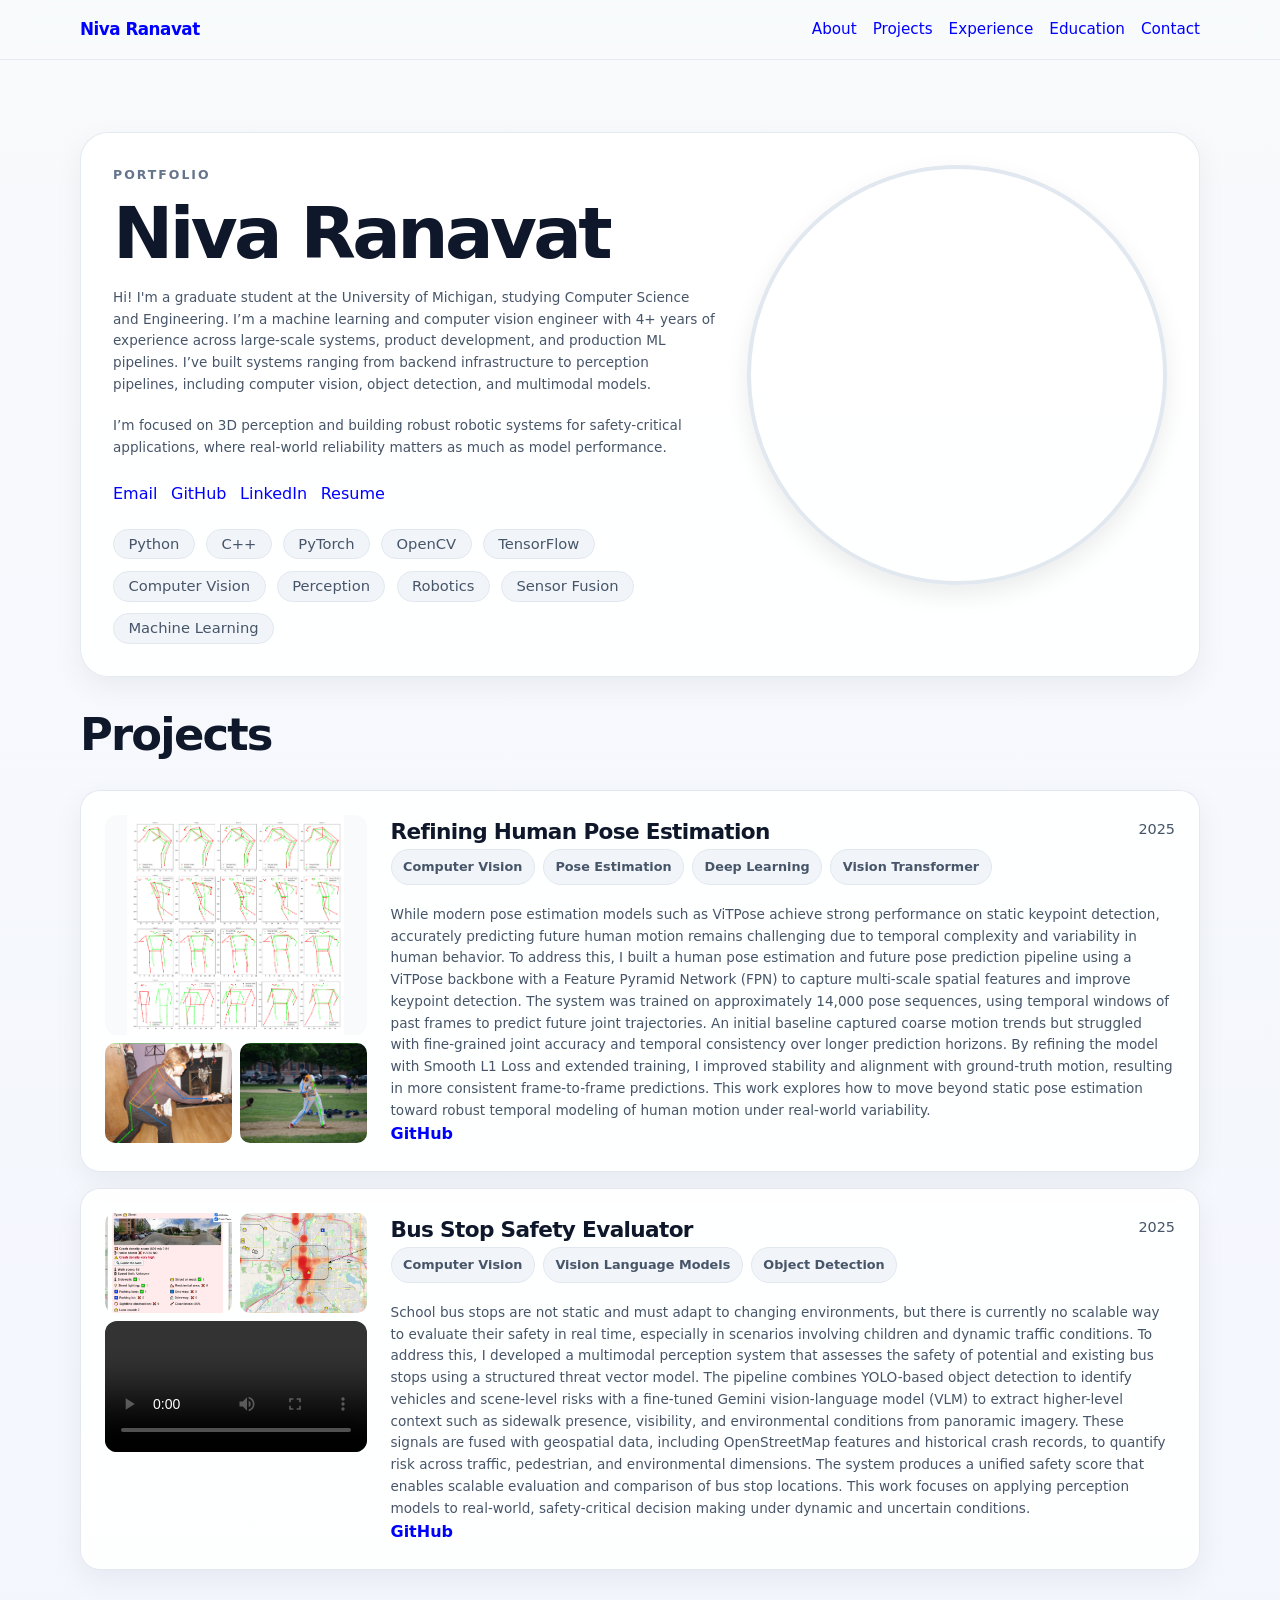
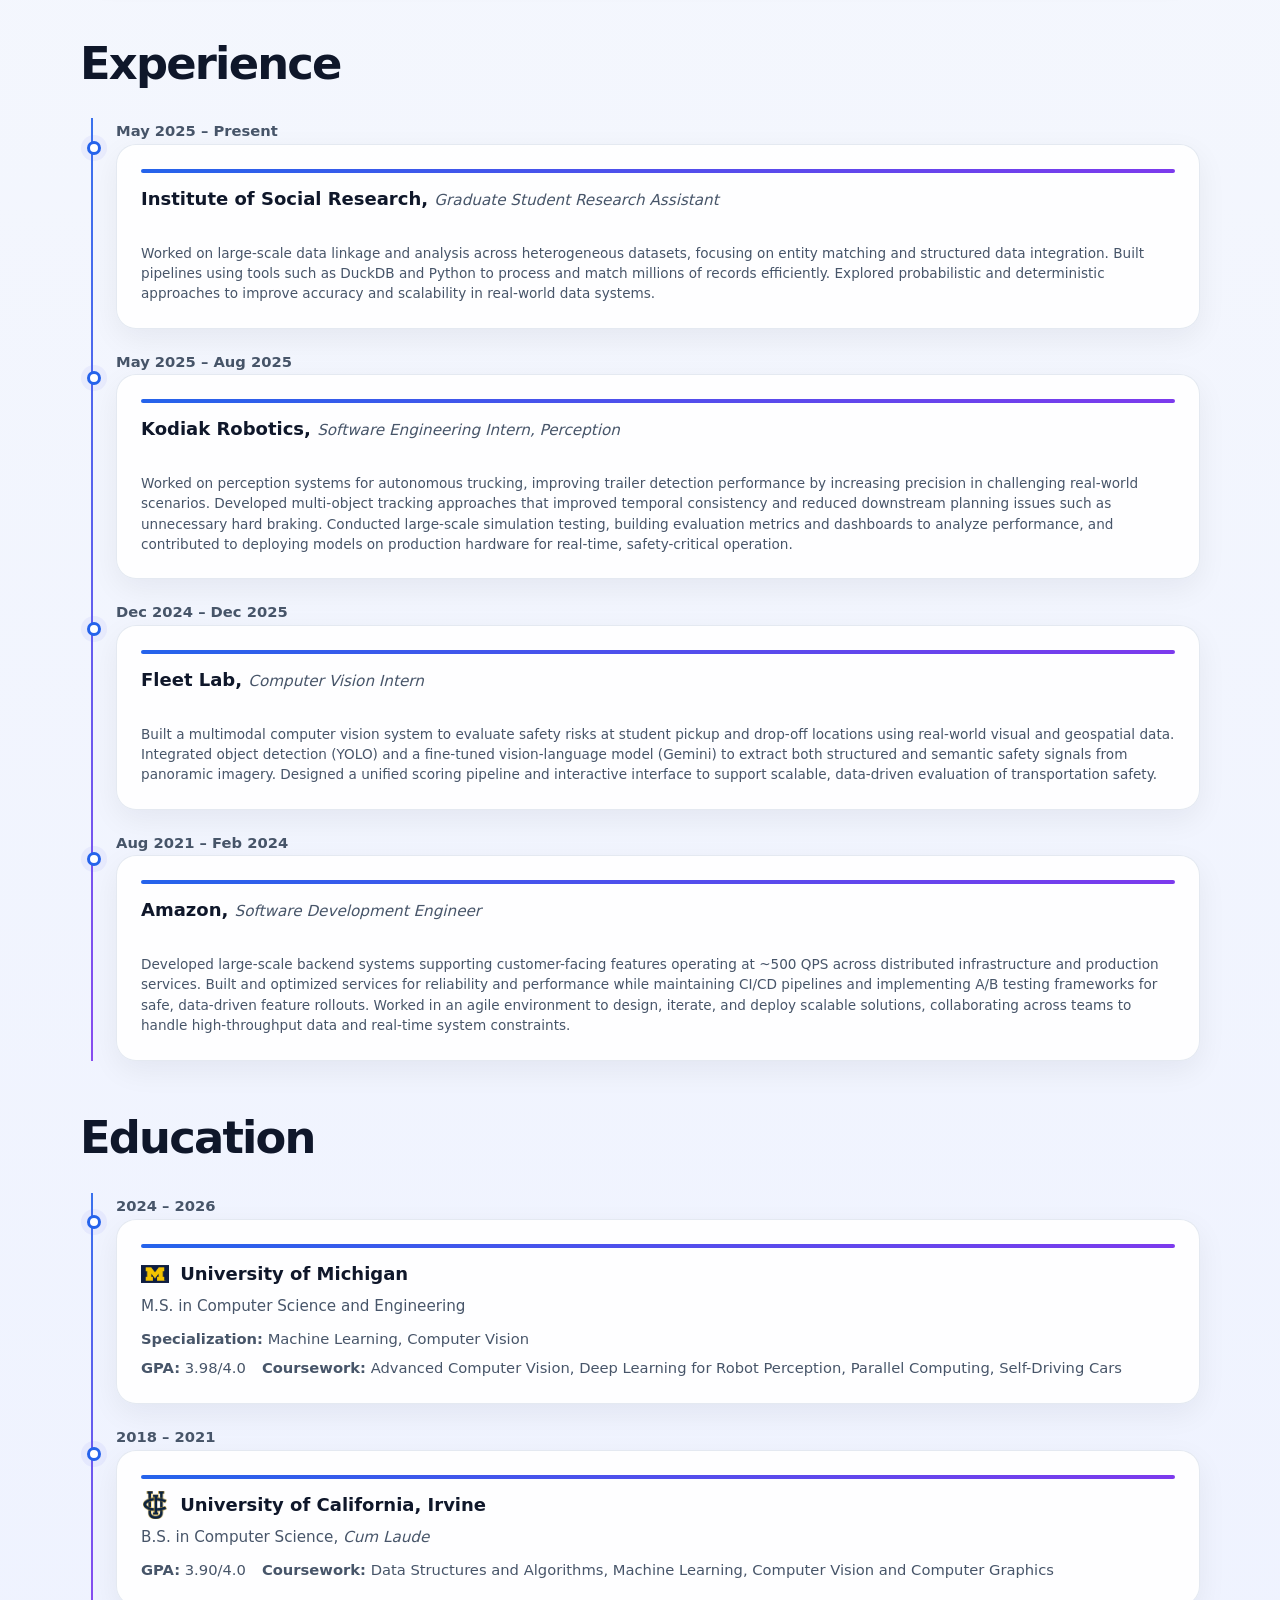
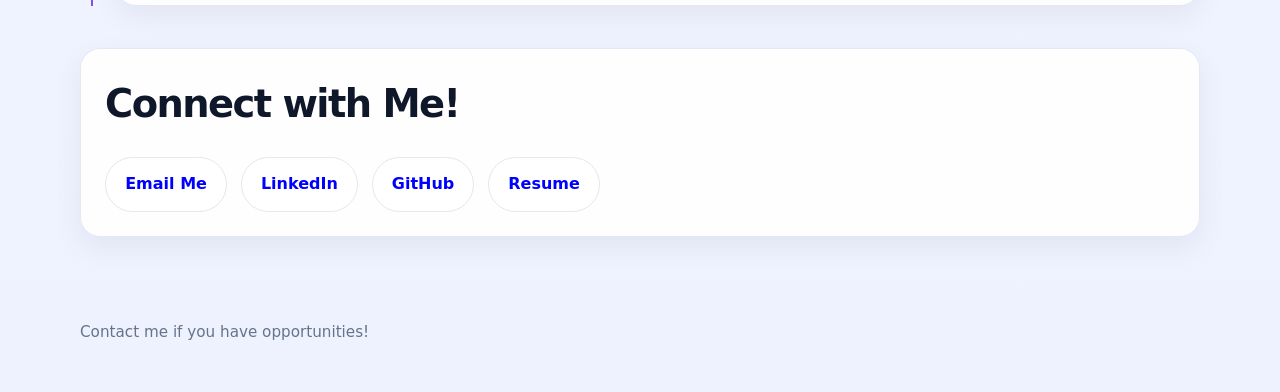
==== commit a069e8aa: "project section images cleaner and bus stop images added" ====
--- a/index.html
+++ b/index.html
@@ -73,7 +73,7 @@
       </div>
        <!-- PROFILE IMAGE -->
         <div style="display:flex; justify-content:flex-end; align-items:flex-start;">
-          <img src="images/profile.jpg" alt="Niva Ranavat"
+          <img src="./images/profile.JPG" alt="Niva Ranavat"
             style="
               width: 420px;
               height: 420px;
@@ -85,10 +85,10 @@
           />
         </div>
       </div>
-    </section>
-
-
-    <section class="section" id="projects">
+    </div>
+
+
+    <div class="section" id="experience">
       <div class="container">
         <div class="section-heading">
           <div>
@@ -98,99 +98,112 @@
 
         <div class="projects-grid">
           <article class="card project-card">
-            <div class="project-top">
-              <div>
-                <div class="project-title">Human Pose Estimation</div>
-                <div class="project-year">2025</div>
-              </div>
-              <span class="label">Deep Learning</span>
-            </div>
-            <div class="tag-list">
-              <span class="tag">Computer Vision</span>
-              <span class="tag">Pose Estimation</span>
-              <span class="tag">Deep Learning</span>
-              <span class="tag">Vision Transformer</span>
-            </div>
-            <p class="project-summary">
-              Built a human pose estimation pipeline for understanding body keypoints and movement
-              from visual data. You can add the model used, dataset, metrics, and what was novel
-              or challenging about the implementation.
-            </p>
-            <div class="project-images">
-              <img src="images/vis_fpn_vitpose_simple4.jpg">
-              <img src="images/vis_fpn_vitpose_simple5.jpg">
-              <img src="images/vis_fpn_vitpose_simple7.jpg">
-              <img src="images/vis_fpn_vitpose_simple8.jpg">
-              <img src="images/vis_fpn_vitpose_simple6.jpg">
-
-            </div>
-            <div class="highlight-box">
-              <h4>What to add</h4>
-              <p>Add model architecture, training or inference pipeline, evaluation metric, and outcome.</p>
-            </div>
-            <div class="project-links">
-              <a href="https://github.com/nranavat1/Refined_Human_Pose_Estimation">GitHub</a>
-              <a href="#">Demo</a>
+
+            <div class="project-layout pose-layout">
+
+              <!-- LEFT: IMAGE -->
+              <div class="project-images">
+                  <!-- TOP BIG IMAGE -->
+                  <img src="images/pose_estimation.png" class="main-image">
+
+                  <!-- BOTTOM ROW -->
+                  <div class="sub-images">
+                    <img src="images/vis_fpn_vitpose_simple7.jpg">
+                    <img src="images/vis_fpn_vitpose_simple6.jpg">
+                  </div>
+                </div>
+
+              <!-- RIGHT: TEXT -->
+              <div class="project-content">
+
+                <div class="project-top">
+
+                  <!-- LEFT SIDE -->
+                  <div>
+                    <div class="project-title">Refining Human Pose Estimation</div>
+                  </div>
+
+                  <!-- RIGHT SIDE -->
+                  <div class="project-header-right">
+
+                    <div class="project-year">2025</div>
+                  </div>
+
+                </div>
+
+                <div class="tag-list">
+                  <span class="tag">Computer Vision</span>
+                  <span class="tag">Pose Estimation</span>
+                  <span class="tag">Deep Learning</span>
+                  <span class="tag">Vision Transformer</span>
+                </div>
+
+                <p class="project-summary">
+                While modern pose estimation models such as ViTPose achieve strong performance on static keypoint detection, accurately predicting future human motion remains challenging due to temporal complexity and variability in human behavior. To address this, I built a human pose estimation and future pose prediction pipeline using a ViTPose backbone with a Feature Pyramid Network (FPN) to capture multi-scale spatial features and improve keypoint detection. The system was trained on approximately 14,000 pose sequences, using temporal windows of past frames to predict future joint trajectories. An initial baseline captured coarse motion trends but struggled with fine-grained joint accuracy and temporal consistency over longer prediction horizons. By refining the model with Smooth L1 Loss and extended training, I improved stability and alignment with ground-truth motion, resulting in more consistent frame-to-frame predictions. This work explores how to move beyond static pose estimation toward robust temporal modeling of human motion under real-world variability.
+                <div class="project-links">
+                  <a href="https://github.com/nranavat1/Refined_Human_Pose_Estimation">GitHub</a>
+                </div>
+
+              </div>
+
             </div>
           </article>
-
+        </div>
+
+        <div class="projects-grid">
           <article class="card project-card">
-            <div class="project-top">
-              <div>
-                <div class="project-title">Perception for Autonomous Systems</div>
-                <div class="project-year">2025</div>
-              </div>
-              <span class="label">Case Study</span>
-            </div>
-            <div class="tag-list">
-              <span class="tag">Perception</span>
-              <span class="tag">Autonomous Driving</span>
-              <span class="tag">Tracking</span>
-            </div>
-            <p class="project-summary">
-              Worked on scene understanding and object state estimation problems for autonomous
-              systems. Add your exact contributions around perception, state estimation, sensor data,
-              and deployment or evaluation.
-            </p>
-            <div class="highlight-box">
-              <h4>What to add</h4>
-              <p>Mention system design, metrics, edge cases, data scale, and why the work mattered.</p>
-            </div>
-            <div class="project-links">
-              <a href="#">GitHub</a>
-              <a href="#">Write-up</a>
+
+            <div class="project-layout pose-layout">
+
+              <!-- LEFT: IMAGE -->
+              <div class="project-images">
+                  
+
+                  <!-- BOTTOM ROW -->
+                  <div class="sub-images">
+                    <img src="images/bus_stop.png">
+                    <img src="images/crash.png">
+                  </div>
+                  <!-- TOP BIG IMAGE -->
+                  <video src="images/output_detected.mp4" class="main-image" controls> </video>
+                </div>
+
+              <!-- RIGHT: TEXT -->
+              <div class="project-content">
+
+                <div class="project-top">
+
+                  <!-- LEFT SIDE -->
+                  <div>
+                    <div class="project-title">Bus Stop Safety Evaluator</div>
+                  </div>
+
+                  <!-- RIGHT SIDE -->
+                  <div class="project-header-right">
+
+                    <div class="project-year">2025</div>
+                  </div>
+
+                </div>
+
+                <div class="tag-list">
+                  <span class="tag">Computer Vision</span>
+                  <span class="tag">Vision Language Models</span>
+                  <span class="tag">Object Detection</span>
+                </div>
+
+                <p class="project-summary">
+                      School bus stops are not static and must adapt to changing environments, but there is currently no scalable way to evaluate their safety in real time, especially in scenarios involving children and dynamic traffic conditions. To address this, I developed a multimodal perception system that assesses the safety of potential and existing bus stops using a structured threat vector model. The pipeline combines YOLO-based object detection to identify vehicles and scene-level risks with a fine-tuned Gemini vision-language model (VLM) to extract higher-level context such as sidewalk presence, visibility, and environmental conditions from panoramic imagery. These signals are fused with geospatial data, including OpenStreetMap features and historical crash records, to quantify risk across traffic, pedestrian, and environmental dimensions. The system produces a unified safety score that enables scalable evaluation and comparison of bus stop locations. This work focuses on applying perception models to real-world, safety-critical decision making under dynamic and uncertain conditions.                <div class="project-links">
+                  <a href="https://github.com/nranavat1/2025_PJTL_FleetLab">GitHub</a>
+                </div>
+
+              </div>
+
             </div>
           </article>
-
-          <article class="card project-card">
-            <div class="project-top">
-              <div>
-                <div class="project-title">Bus Stop Safety Detection</div>
-                <div class="project-year">2025</div>
-              </div>
-              <span class="label">Applied AI</span>
-            </div>
-            <div class="tag-list">
-              <span class="tag">Multimodal AI</span>
-              <span class="tag">Edge Deployment</span>
-              <span class="tag">Safety</span>
-            </div>
-            <p class="project-summary">
-              Developed a computer vision safety system for analyzing risks around bus stops using
-              multimodal inputs and machine learning. Add hardware, models, and how the prototype was evaluated.
-            </p>
-            <div class="highlight-box">
-              <h4>What to add</h4>
-              <p>Include model names, hardware stack, deployment setup, and real-world testing notes.</p>
-            </div>
-            <div class="project-links">
-              <a href="#">GitHub</a>
-              <a href="#">Slides</a>
-            </div>
-          </article>
-        </div>
-      </div>
-    </section>
+        </div>
+      </div>
+    </div>
 
     <!-- EXPERIENCE -->
     <div class="section" id="experience">
@@ -208,18 +221,23 @@
             <div class="card edu-card">
               <div class="edu-header">
                 <div class="edu-left">
-                  <span class="edu-school">Institute of Social Research</span>
+                  <span class="edu-school">Institute of Social Research, <i class="edu-degree"> Graduate Student Research Assistant</i></span>
                 </div>
                 
               </div>
 
-              <div class="edu-degree">
-                Graduate Student Research Assistant
-              </div>
-
-              <div class="edu-details">
-                <div class="edu-row">
-                  <p> Machine Learning, Computer Vision</p>
+              <!-- <div class="edu-degree">
+              </div> -->
+
+              <!-- <div class="tag-list">
+                  <span class="tag">Large Data</span>
+                  <span class="tag">Python</span>
+                  <span class="tag">Applied Machine Learning</span>
+              </div> -->
+
+              <div class="edu-details">
+                <div class="edu-row">
+                  <p> Worked on large-scale data linkage and analysis across heterogeneous datasets, focusing on entity matching and structured data integration. Built pipelines using tools such as DuckDB and Python to process and match millions of records efficiently. Explored probabilistic and deterministic approaches to improve accuracy and scalability in real-world data systems.</p>
                 </div>
 
               </div>
@@ -233,18 +251,18 @@
             <div class="card edu-card">
               <div class="edu-header">
                 <div class="edu-left">
-                  <span class="edu-school">Kodiak Robotics</span>
+                  <span class="edu-school">Kodiak Robotics, <i class="edu-degree">
+                Software Engineering Intern, Perception
+                  </i></span>
                 </div>
                 
               </div>
 
-              <div class="edu-degree">
-                Software Engineering Intern, Perception
-              </div>
-
-              <div class="edu-details">
-                <div class="edu-row">
-                  <p> Machine Learning, Computer Vision</p>
+              
+
+              <div class="edu-details">
+                <div class="edu-row">
+                  <p> Worked on perception systems for autonomous trucking, improving trailer detection performance by increasing precision in challenging real-world scenarios. Developed multi-object tracking approaches that improved temporal consistency and reduced downstream planning issues such as unnecessary hard braking. Conducted large-scale simulation testing, building evaluation metrics and dashboards to analyze performance, and contributed to deploying models on production hardware for real-time, safety-critical operation.</p>
                 </div>
 
               </div>
@@ -258,18 +276,18 @@
             <div class="card edu-card">
               <div class="edu-header">
                 <div class="edu-left">
-                  <span class="edu-school">Fleet Lab</span>
+                  <span class="edu-school">Fleet Lab, <i class="edu-degree">
+                Computer Vision Intern
+                  </i></span>
                 </div>
                 
               </div>
 
-              <div class="edu-degree">
-                Computer Vision Intern
-              </div>
-
-              <div class="edu-details">
-                <div class="edu-row">
-                  <p> Machine Learning, Computer Vision</p>
+              
+
+              <div class="edu-details">
+                <div class="edu-row">
+                  <p> Built a multimodal computer vision system to evaluate safety risks at student pickup and drop-off locations using real-world visual and geospatial data. Integrated object detection (YOLO) and a fine-tuned vision-language model (Gemini) to extract both structured and semantic safety signals from panoramic imagery. Designed a unified scoring pipeline and interactive interface to support scalable, data-driven evaluation of transportation safety.</p>
                 </div>
 
               </div>
@@ -283,18 +301,18 @@
             <div class="card edu-card">
               <div class="edu-header">
                 <div class="edu-left">
-                  <span class="edu-school">Amazon</span>
+                  <span class="edu-school">Amazon, <i class="edu-degree">
+                Software Development Engineer
+                  </i></span>
                 </div>
                 
               </div>
 
-              <div class="edu-degree">
-                Software Development Engineer
-              </div>
-
-              <div class="edu-details">
-                <div class="edu-row">
-                  <p> Machine Learning, Computer Vision</p>
+              
+
+              <div class="edu-details">
+                <div class="edu-row">
+                  <p>Developed large-scale backend systems supporting customer-facing features operating at ~500 QPS across distributed infrastructure and production services. Built and optimized services for reliability and performance while maintaining CI/CD pipelines and implementing A/B testing frameworks for safe, data-driven feature rollouts. Worked in an agile environment to design, iterate, and deploy scalable solutions, collaborating across teams to handle high-throughput data and real-time system constraints.</p>
                 </div>
 
               </div>
--- a/styles.css
+++ b/styles.css
@@ -287,6 +287,8 @@
   display: flex;
   flex-direction: column;
   gap: 1rem;
+  margin-bottom: 1rem;
+
 }
 
 .project-top {
@@ -346,17 +348,6 @@
   font-weight: 600;
 }
 
-.project-images {
-  display: flex;
-  gap: 0.5rem;
-}
-
-.project-images img {
-  width: 100%;
-  max-width: 18%;
-  border-radius: 5px;
-  object-fit: cover;
-}
 
 .highlight-box {
   padding: 1rem;
@@ -594,3 +585,65 @@
     max-width: 100%;
   }
 }
+
+.project-layout {
+  display: grid;
+  grid-template-columns: 1fr 3fr;
+  gap: 1.5rem;
+  align-items: start;
+}
+
+/* IMAGE FIX (no cropping anymore) */
+.project-images {
+  width: 100%;
+}
+
+.project-images {
+  display: flex;
+  flex-direction: column;
+  gap: 0.5rem;
+}
+
+/* BIG IMAGE */
+.project-images .main-image {
+  width: 100%;
+  height: auto;
+  max-height: 220px;
+  object-fit: contain;
+  border-radius: 12px;
+  background: #f8fafc;
+}
+
+/* BOTTOM ROW */
+.sub-images {
+  display: grid;
+  grid-template-columns: 1fr 1fr;
+  gap: 0.5rem;
+}
+
+/* SMALL IMAGES */
+.sub-images img {
+  width: 100%;
+  height: 100px;
+  object-fit: cover;
+  border-radius: 10px;
+}
+
+/* HEADER FIX */
+.project-top {
+  display: flex;
+  justify-content: space-between;
+  align-items: flex-start;
+}
+
+.project-header-right {
+  display: flex;
+  flex-direction: column;
+  align-items: flex-end;
+  gap: 0.3rem;
+}
+
+.project-year {
+  font-size: 0.9rem;
+  color: var(--muted);
+}
